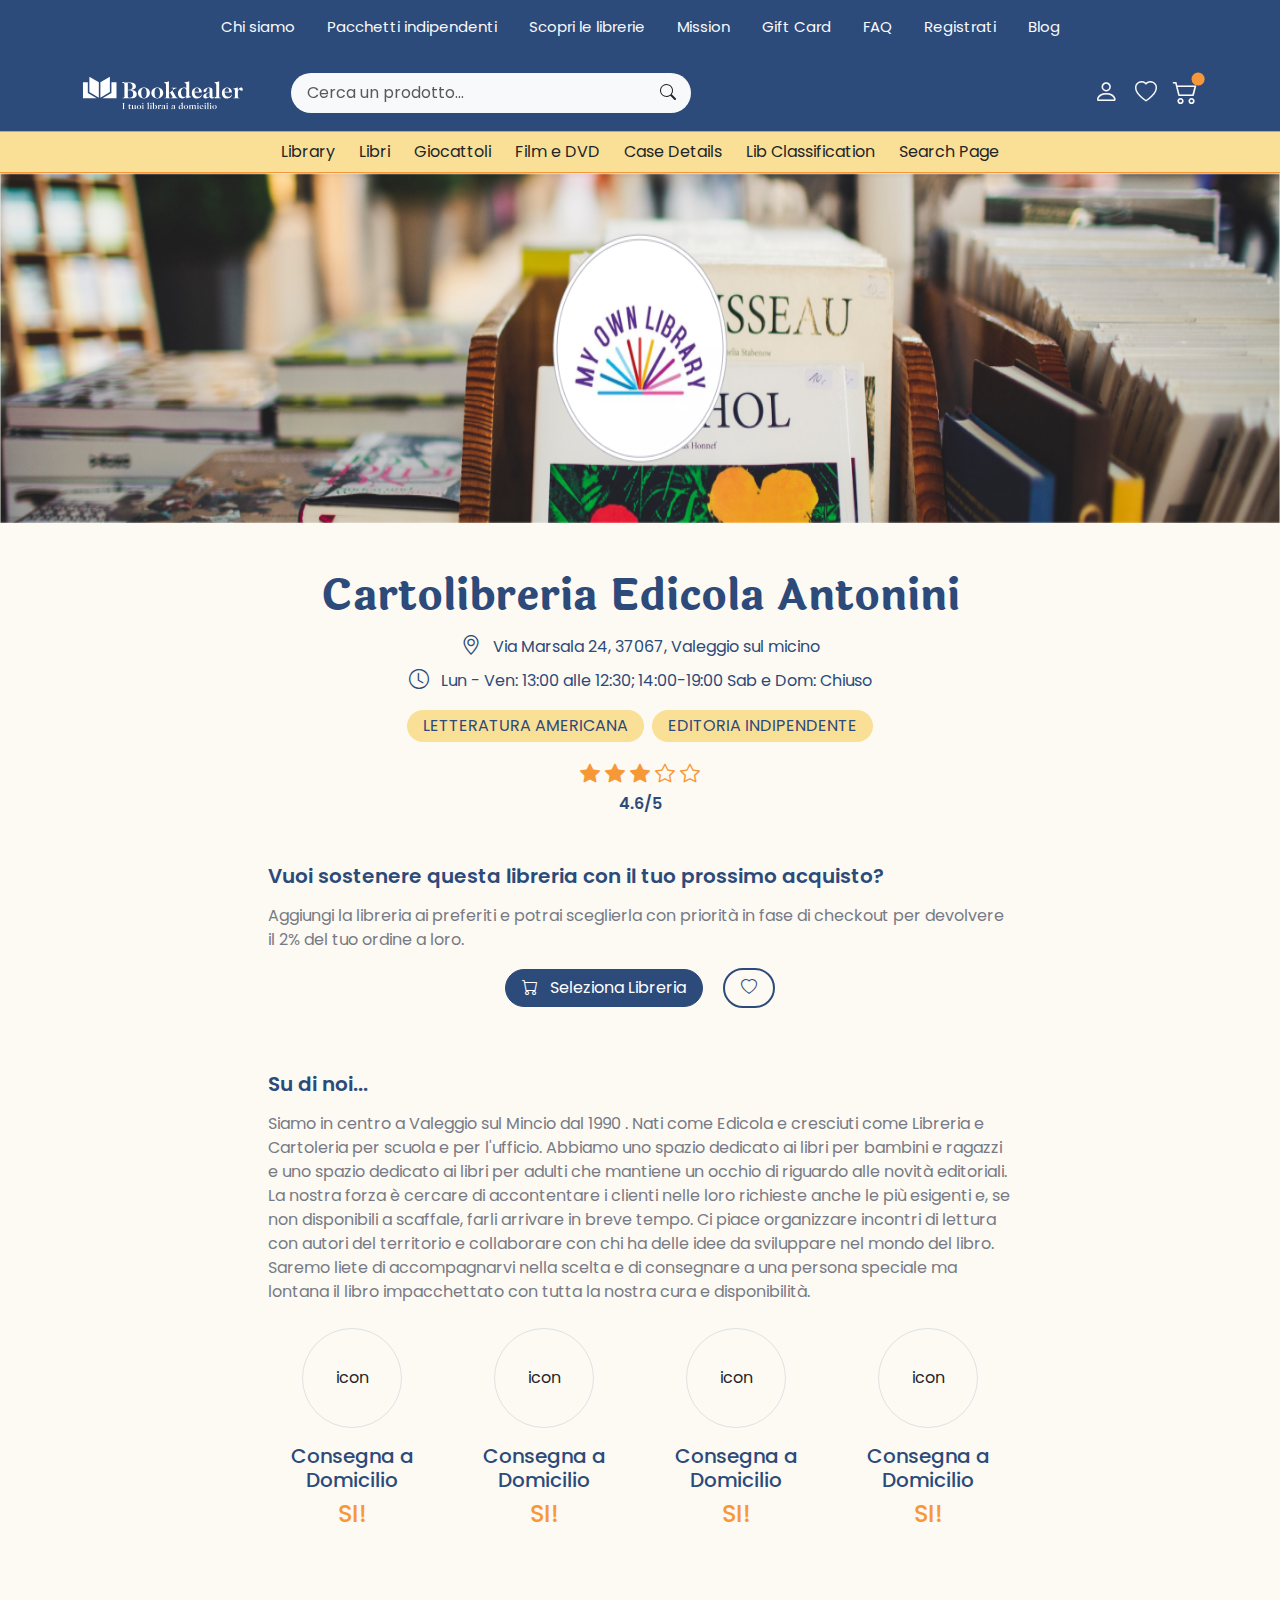
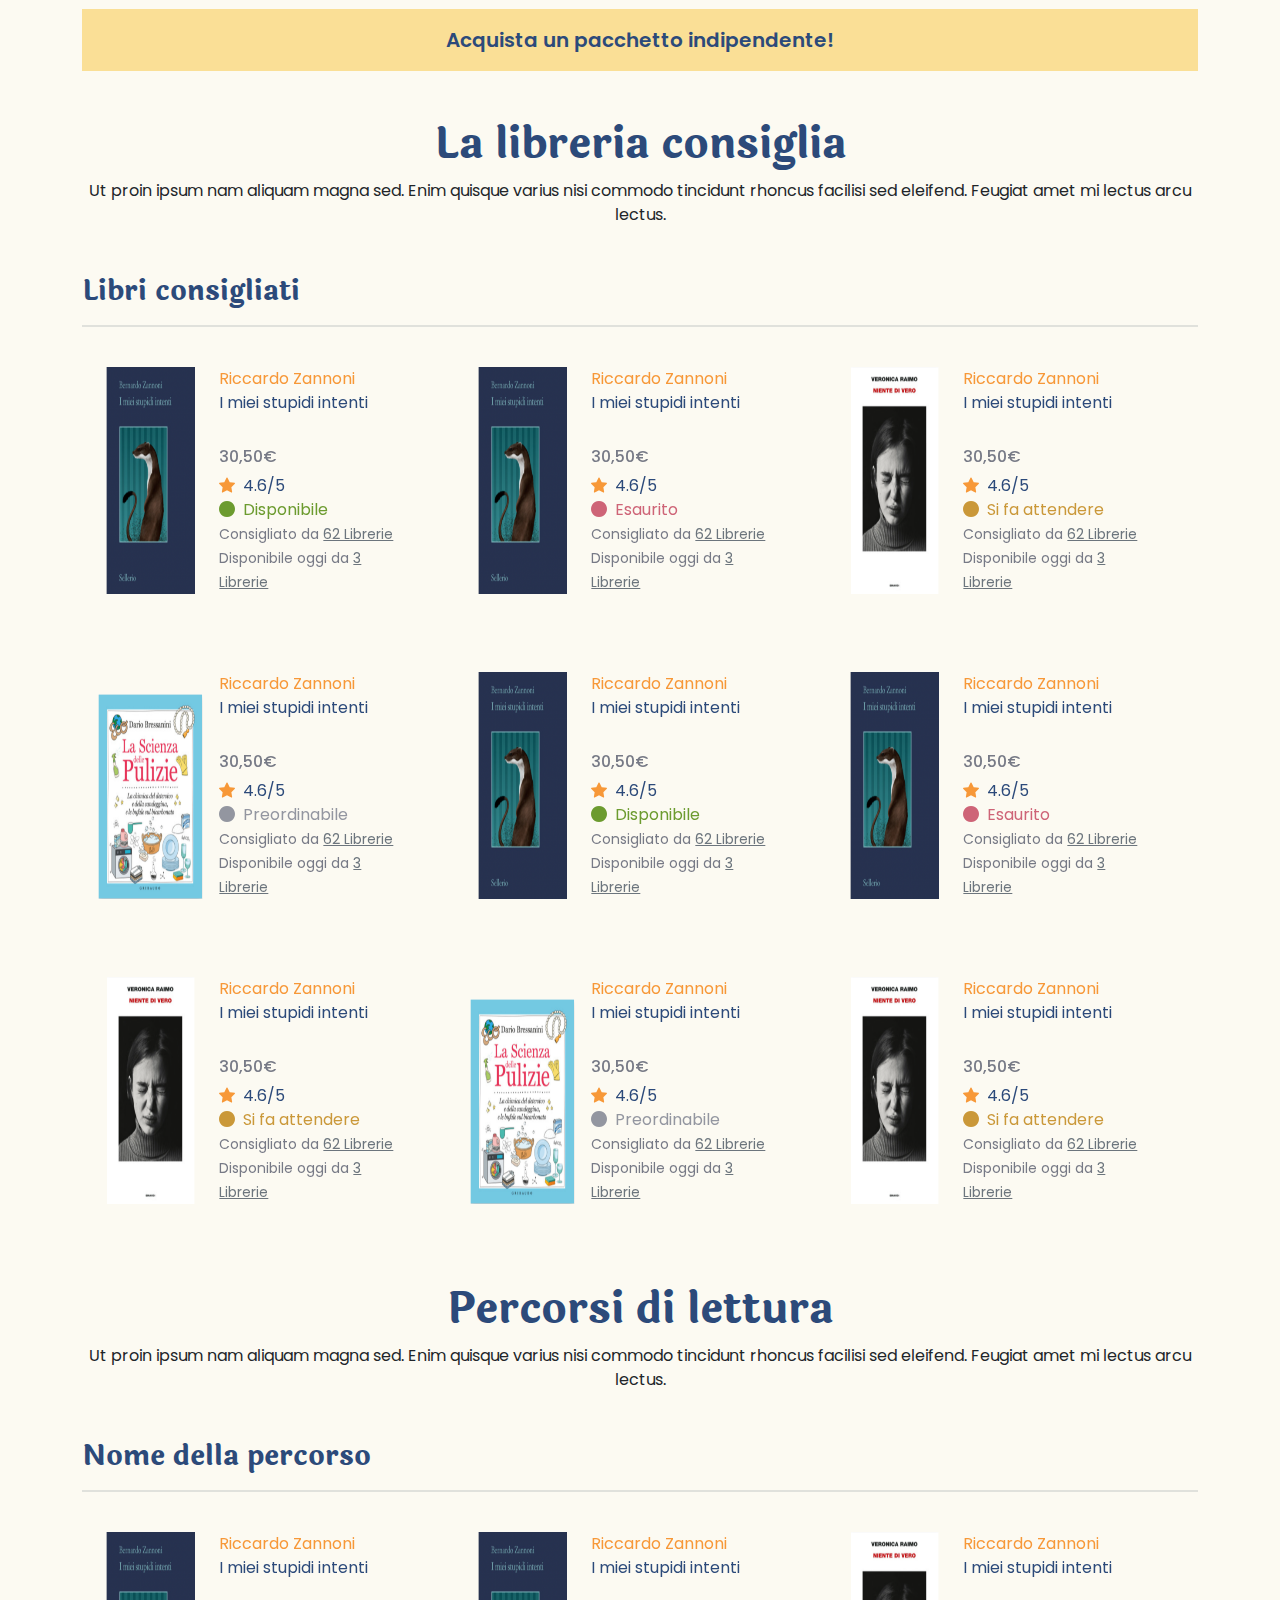
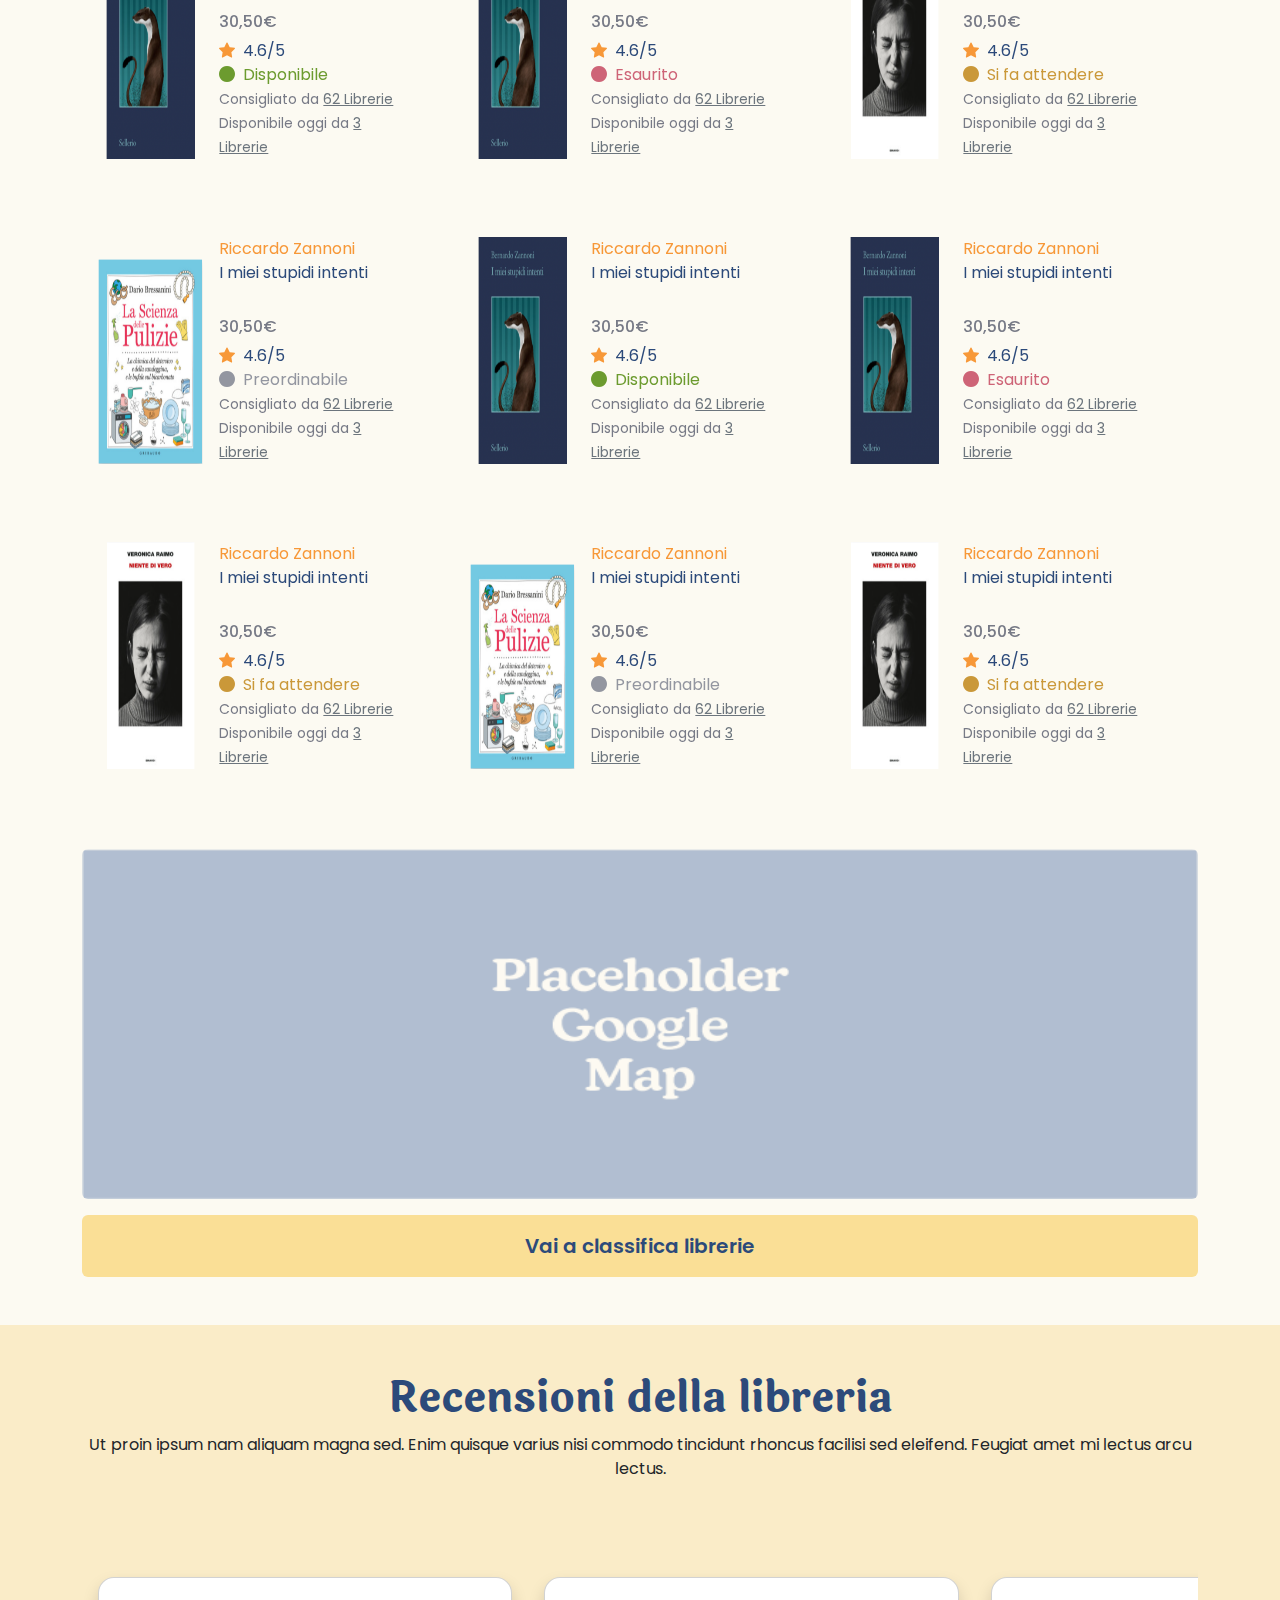
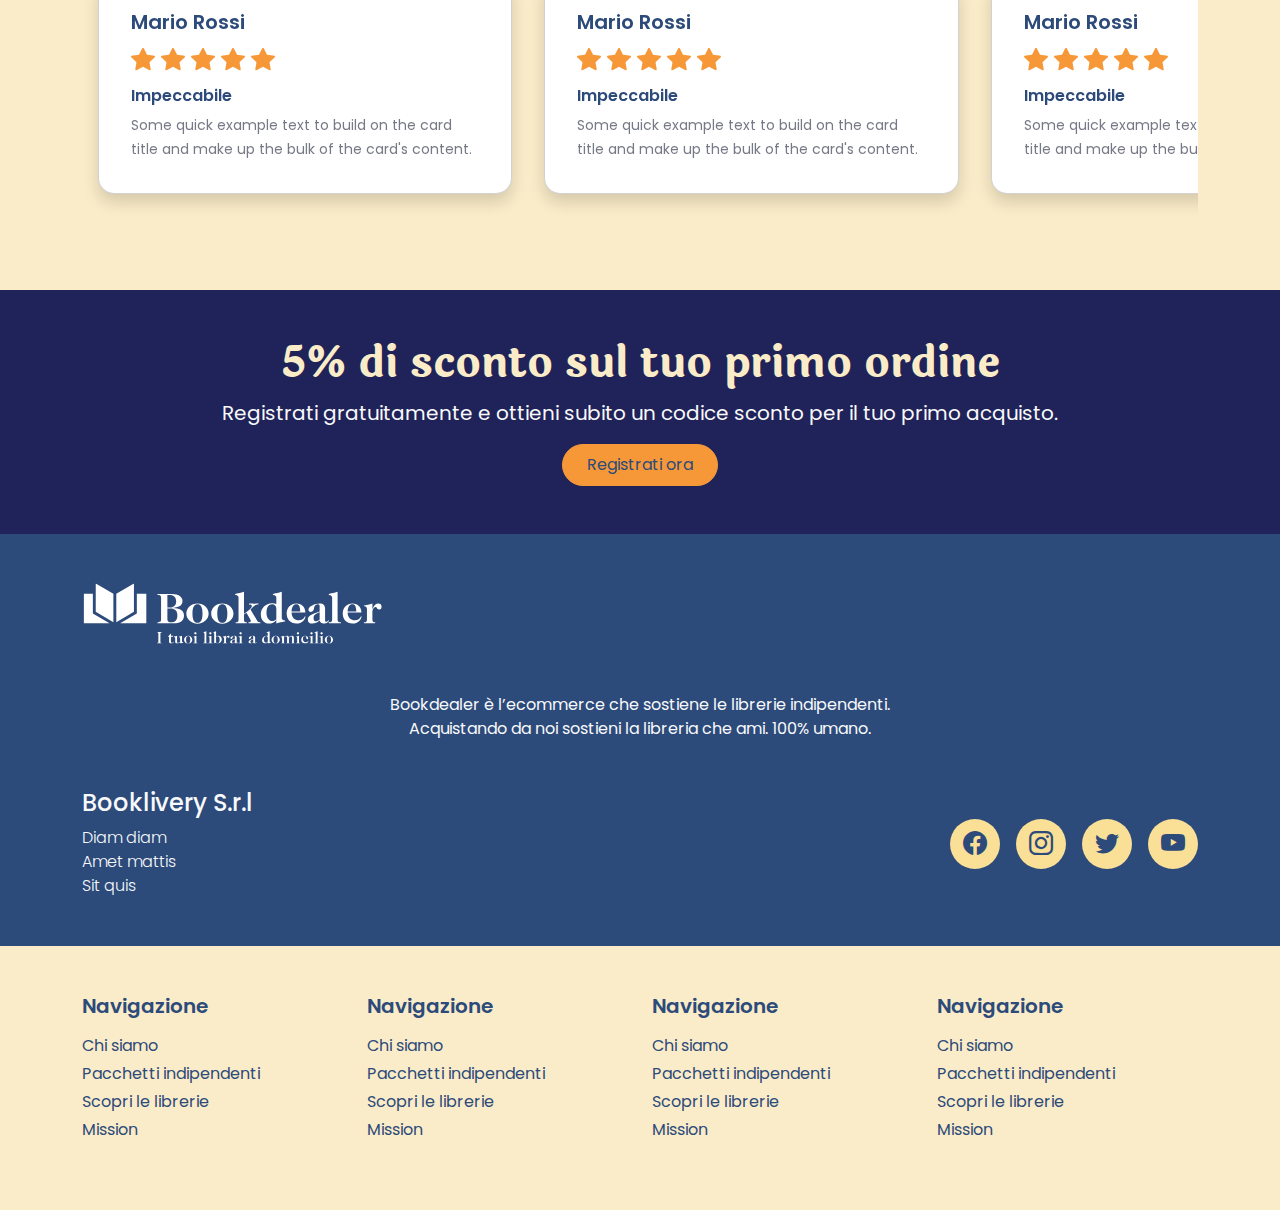
==== pages/bookcase-details.html @ 299da89d "add 3 new pages" ====
<!DOCTYPE html>
<html lang="en">

<head>
    <meta charset="UTF-8">
    <meta http-equiv="X-UA-Compatible" content="IE=edge">
    <meta name="viewport" content="width=device-width, initial-scale=1.0">
    <link rel="stylesheet" href="https://cdn.jsdelivr.net/npm/bootstrap-icons@1.10.4/font/bootstrap-icons.css">
    <link rel="stylesheet" href="../css/bootstrap.min.css">
    <link rel="stylesheet" href="https://cdn.jsdelivr.net/npm/swiper@9/swiper-bundle.min.css">
    <link rel="stylesheet" href="../css/style.css">
    <title>Library Details</title>
</head>

<body>
    <div class="top-nav bg-main py-2 d-none d-lg-block">
        <div class="container">
            <nav class="nav justify-content-center">
                <a class="nav-link link-light" href="#">Chi siamo</a>
                <a class="nav-link link-light" href="#">Pacchetti indipendenti</a>
                <a class="nav-link link-light" href="#">Scopri le librerie</a>
                <a class="nav-link link-light" href="#">Mission</a>
                <a class="nav-link link-light" href="#">Gift Card</a>
                <a class="nav-link link-light" href="#">FAQ</a>
                <a class="nav-link link-light" href="#">Registrati</a>
                <a class="nav-link link-light" href="#">Blog</a>
            </nav>
        </div>
    </div>
    <header class="sticky-top navbar-expand-lg shadow-sm">
        <nav class="navbar navbar-dark bg-main py-3">
            <div class="container">
                <a class="navbar-brand me-lg-5" href="../index.html">
                    <img src="../images/logo.svg" alt="Bookdealer">
                </a>
                <div class="search-box me-auto d-none d-lg-block position-relative" style="width: 400px">
                    <input class="form-control px-3 py-2 bg-light rounded-pill" type="search"
                        placeholder="Cerca un prodotto...">
                    <i class="bi bi-search position-absolute top-50 translate-middle-y"></i>
                </div>
                <div class="nav-icons d-flex align-items-center gap-2 gap-sm-3">
                    <a href="personal-info.html" class="link-light">
                        <i class="bi bi-person"></i>
                    </a>
                    <a href="#" class="link-light">
                        <i class="bi bi-heart"></i>
                    </a>
                    <a href="cart.html" class="link-light position-relative">
                        <i class="bi bi-cart2"></i>
                        <span
                            class="cart-badge position-absolute start-100 translate-middle badge rounded-circle bg-accent">
                            <span class="visually-hidden">unread messages</span>
                        </span>
                    </a>
                    <button class="btn p-0 d-flex d-lg-none cursor-pointer link-light" data-bs-toggle="offcanvas"
                        data-bs-target="#offcanvasNavbar" aria-controls="offcanvasNavbar">
                        <i class="bi bi-list"></i>
                    </button>
                </div>
                <div class="search-box mt-2 d-block d-lg-none w-100 position-relative">
                    <input class="form-control py-2 bg-light rounded-pill" type="search"
                        placeholder="Cerca un prodotto...">
                    <i class="bi bi-search position-absolute top-50 translate-middle-y"></i>
                </div>
            </div>
        </nav>


        <nav class="offcanvas overflow-auto offcanvas-end" tabindex="-1" id="offcanvasNavbar"
            aria-labelledby="offcanvasNavbarLabel">
            <div class="offcanvas-header">
                <div class="d-flex flex-column-reverse w-100">
                    <!-- <h5 class="offcanvas-title text-center text-main" id="offcanvasNavbarLabel">Menu principale</h5> -->
                    <div class="d-flex justify-content-end">
                        <!-- <button type="button" class="text-main fs-2" data-bs-dismiss="offcanvas" aria-label="Close">
                            <i class="bi bi-arrow-left"></i>
                        </button> -->
                        <button type="button" class="text-main fs-2" data-bs-dismiss="offcanvas" aria-label="Close">
                            <i class="bi bi-x-lg"></i>
                        </button>
                    </div>
                </div>
            </div>

            <div class="container">
                <ul class="navbar-nav justify-content-center gap-lg-4 mt-5 mt-lg-0">
                    <li class="nav-item">
                        <a class="nav-link" href="library.html">Library</a>
                    </li>
                    <li class="nav-item has-megamenu">
                        <a class="nav-link d-block d-lg-none" data-bs-toggle="offcanvas" href="#megaExample"
                            role="button" aria-controls="megaExample">
                            Libri
                        </a>
                        <a class="nav-link d-none d-lg-block" href="#" data-bs-toggle="dropdown">Libri</a>
                        <div class="dropdown-menu megamenu py-3 py-md-5 w-100" role="menu">
                            <div class="container">
                                <div class="row g-3">
                                    <div class="col-lg-2 col-6 mb-3">
                                        <h6 class="text-main fw-semibold">IN EVIDENZA</h6>
                                        <ul class="nav flex-column">
                                            <a class="nav-link text-secondary" href="#">Reparto</a>
                                            <a class="nav-link text-secondary" href="#">Reparto</a>
                                            <a class="nav-link text-secondary" href="#">Reparto</a>
                                            <a class="nav-link text-secondary" href="#">Reparto</a>
                                            <a class="nav-link text-secondary" href="#">Reparto</a>
                                            <a class="nav-link text-secondary" href="#">Reparto</a>
                                            <a class="nav-link text-secondary" href="#">Reparto</a>
                                            <a class="nav-link text-secondary" href="#">Reparto</a>
                                            <a class="nav-link text-secondary" href="#">Reparto</a>
                                            <a class="nav-link text-secondary" href="#">Reparto</a>
                                            <a class="nav-link text-secondary" href="#">Reparto</a>
                                            <a class="nav-link text-secondary" href="#">Reparto</a>
                                        </ul>
                                    </div>
                                    <div class="col-lg-2 col-6 mb-3">
                                        <div class="mb-5">
                                            <h6 class="text-main fw-semibold">Gruppo reparti</h6>
                                            <ul class="nav flex-column">
                                                <a class="nav-link text-secondary" href="#">Reparto</a>
                                                <a class="nav-link text-secondary" href="#">Reparto</a>
                                                <a class="nav-link text-secondary" href="#">Reparto</a>
                                                <a class="nav-link text-secondary" href="#">Reparto</a>
                                                <a class="nav-link text-secondary" href="#">Reparto</a>
                                            </ul>
                                        </div>
                                        <div class="">
                                            <h6 class="text-main fw-semibold">Gruppo reparti</h6>
                                            <ul class="nav flex-column">
                                                <a class="nav-link text-secondary" href="#">Reparto</a>
                                                <a class="nav-link text-secondary" href="#">Reparto</a>
                                                <a class="nav-link text-secondary" href="#">Reparto</a>
                                                <a class="nav-link text-secondary" href="#">Reparto</a>
                                                <a class="nav-link text-secondary" href="#">Reparto</a>
                                            </ul>
                                        </div>
                                    </div>
                                    <div class="col-lg-2 col-6 mb-3">
                                        <div class="mb-5">
                                            <h6 class="text-main fw-semibold">Gruppo reparti</h6>
                                            <ul class="nav flex-column">
                                                <a class="nav-link text-secondary" href="#">Reparto</a>
                                                <a class="nav-link text-secondary" href="#">Reparto</a>
                                                <a class="nav-link text-secondary" href="#">Reparto</a>
                                                <a class="nav-link text-secondary" href="#">Reparto</a>
                                                <a class="nav-link text-secondary" href="#">Reparto</a>
                                            </ul>
                                        </div>
                                        <div class="">
                                            <h6 class="text-main fw-semibold">Gruppo reparti</h6>
                                            <ul class="nav flex-column">
                                                <a class="nav-link text-secondary" href="#">Reparto</a>
                                                <a class="nav-link text-secondary" href="#">Reparto</a>
                                                <a class="nav-link text-secondary" href="#">Reparto</a>
                                                <a class="nav-link text-secondary" href="#">Reparto</a>
                                                <a class="nav-link text-secondary" href="#">Reparto</a>
                                            </ul>
                                        </div>
                                    </div>
                                    <div class="col-lg-2 col-6 mb-3">
                                        <h6 class="text-main fw-semibold">Gruppo reparti</h6>
                                        <ul class="nav flex-column">
                                            <a class="nav-link text-secondary" href="#">Reparto</a>
                                            <a class="nav-link text-secondary" href="#">Reparto</a>
                                            <a class="nav-link text-secondary" href="#">Reparto</a>
                                            <a class="nav-link text-secondary" href="#">Reparto</a>
                                            <a class="nav-link text-secondary" href="#">Reparto</a>
                                            <a class="nav-link text-secondary" href="#">Reparto</a>
                                            <a class="nav-link text-secondary" href="#">Reparto</a>
                                            <a class="nav-link text-secondary" href="#">Reparto</a>
                                            <a class="nav-link text-secondary" href="#">Reparto</a>
                                            <a class="nav-link text-secondary" href="#">Reparto</a>
                                            <a class="nav-link text-secondary" href="#">Reparto</a>
                                            <a class="nav-link text-secondary" href="#">Reparto</a>
                                        </ul>
                                    </div>
                                    <div class="col-lg-2 col-6 mb-3">
                                        <h6 class="text-main fw-semibold">Gruppo reparti</h6>
                                        <ul class="nav flex-column">
                                            <a class="nav-link text-secondary" href="#">Reparto</a>
                                            <a class="nav-link text-secondary" href="#">Reparto</a>
                                            <a class="nav-link text-secondary" href="#">Reparto</a>
                                            <a class="nav-link text-secondary" href="#">Reparto</a>
                                            <a class="nav-link text-secondary" href="#">Reparto</a>
                                            <a class="nav-link text-secondary" href="#">Reparto</a>
                                            <a class="nav-link text-secondary" href="#">Reparto</a>
                                            <a class="nav-link text-secondary" href="#">Reparto</a>
                                            <a class="nav-link text-secondary" href="#">Reparto</a>
                                            <a class="nav-link text-secondary" href="#">Reparto</a>
                                            <a class="nav-link text-secondary" href="#">Reparto</a>
                                            <a class="nav-link text-secondary" href="#">Reparto</a>
                                        </ul>
                                    </div>
                                    <div class="col-lg-2 col-6 mb-3">
                                        <h6 class="text-main fw-semibold">Gruppo reparti</h6>
                                        <ul class="nav flex-column">
                                            <a class="nav-link text-secondary" href="#">Reparto</a>
                                            <a class="nav-link text-secondary" href="#">Reparto</a>
                                            <a class="nav-link text-secondary" href="#">Reparto</a>
                                            <a class="nav-link text-secondary" href="#">Reparto</a>
                                            <a class="nav-link text-secondary" href="#">Reparto</a>
                                            <a class="nav-link text-secondary" href="#">Reparto</a>
                                            <a class="nav-link text-secondary" href="#">Reparto</a>
                                            <a class="nav-link text-secondary" href="#">Reparto</a>
                                            <a class="nav-link text-secondary" href="#">Reparto</a>
                                            <a class="nav-link text-secondary" href="#">Reparto</a>
                                            <a class="nav-link text-secondary" href="#">Reparto</a>
                                            <a class="nav-link text-secondary" href="#">Reparto</a>
                                        </ul>
                                    </div>
                                </div>
                            </div>
                        </div>
                    </li>

                    <li class="nav-item has-megamenu">
                        <a class="nav-link d-block d-lg-none" data-bs-toggle="offcanvas" href="#megaExample2"
                            role="button" aria-controls="megaExample2">
                            Giocattoli
                        </a>
                        <a class="nav-link d-none d-lg-block" href="#" data-bs-toggle="dropdown">Giocattoli</a>
                        <div class="dropdown-menu megamenu py-3 py-md-5 w-100" role="menu">
                            <div class="container">
                                <div class="row g-3">
                                    <div class="col-lg-2 col-6 mb-3">
                                        <h6 class="text-main fw-semibold">IN EVIDENZA</h6>
                                        <ul class="nav flex-column">
                                            <a class="nav-link text-secondary" href="#">Reparto</a>
                                            <a class="nav-link text-secondary" href="#">Reparto</a>
                                            <a class="nav-link text-secondary" href="#">Reparto</a>
                                            <a class="nav-link text-secondary" href="#">Reparto</a>
                                            <a class="nav-link text-secondary" href="#">Reparto</a>
                                            <a class="nav-link text-secondary" href="#">Reparto</a>
                                            <a class="nav-link text-secondary" href="#">Reparto</a>
                                            <a class="nav-link text-secondary" href="#">Reparto</a>
                                            <a class="nav-link text-secondary" href="#">Reparto</a>
                                            <a class="nav-link text-secondary" href="#">Reparto</a>
                                            <a class="nav-link text-secondary" href="#">Reparto</a>
                                            <a class="nav-link text-secondary" href="#">Reparto</a>
                                        </ul>
                                    </div>
                                    <div class="col-lg-2 col-6 mb-3">
                                        <div class="mb-5">
                                            <h6 class="text-main fw-semibold">Gruppo reparti</h6>
                                            <ul class="nav flex-column">
                                                <a class="nav-link text-secondary" href="#">Reparto</a>
                                                <a class="nav-link text-secondary" href="#">Reparto</a>
                                                <a class="nav-link text-secondary" href="#">Reparto</a>
                                                <a class="nav-link text-secondary" href="#">Reparto</a>
                                                <a class="nav-link text-secondary" href="#">Reparto</a>
                                            </ul>
                                        </div>
                                        <div class="">
                                            <h6 class="text-main fw-semibold">Gruppo reparti</h6>
                                            <ul class="nav flex-column">
                                                <a class="nav-link text-secondary" href="#">Reparto</a>
                                                <a class="nav-link text-secondary" href="#">Reparto</a>
                                                <a class="nav-link text-secondary" href="#">Reparto</a>
                                                <a class="nav-link text-secondary" href="#">Reparto</a>
                                                <a class="nav-link text-secondary" href="#">Reparto</a>
                                            </ul>
                                        </div>
                                    </div>
                                    <div class="col-lg-2 col-6 mb-3">
                                        <div class="mb-5">
                                            <h6 class="text-main fw-semibold">Gruppo reparti</h6>
                                            <ul class="nav flex-column">
                                                <a class="nav-link text-secondary" href="#">Reparto</a>
                                                <a class="nav-link text-secondary" href="#">Reparto</a>
                                                <a class="nav-link text-secondary" href="#">Reparto</a>
                                                <a class="nav-link text-secondary" href="#">Reparto</a>
                                                <a class="nav-link text-secondary" href="#">Reparto</a>
                                            </ul>
                                        </div>
                                        <div class="">
                                            <h6 class="text-main fw-semibold">Gruppo reparti</h6>
                                            <ul class="nav flex-column">
                                                <a class="nav-link text-secondary" href="#">Reparto</a>
                                                <a class="nav-link text-secondary" href="#">Reparto</a>
                                                <a class="nav-link text-secondary" href="#">Reparto</a>
                                                <a class="nav-link text-secondary" href="#">Reparto</a>
                                                <a class="nav-link text-secondary" href="#">Reparto</a>
                                            </ul>
                                        </div>
                                    </div>
                                    <div class="col-lg-2 col-6 mb-3">
                                        <h6 class="text-main fw-semibold">Gruppo reparti</h6>
                                        <ul class="nav flex-column">
                                            <a class="nav-link text-secondary" href="#">Reparto</a>
                                            <a class="nav-link text-secondary" href="#">Reparto</a>
                                            <a class="nav-link text-secondary" href="#">Reparto</a>
                                            <a class="nav-link text-secondary" href="#">Reparto</a>
                                            <a class="nav-link text-secondary" href="#">Reparto</a>
                                            <a class="nav-link text-secondary" href="#">Reparto</a>
                                            <a class="nav-link text-secondary" href="#">Reparto</a>
                                            <a class="nav-link text-secondary" href="#">Reparto</a>
                                            <a class="nav-link text-secondary" href="#">Reparto</a>
                                            <a class="nav-link text-secondary" href="#">Reparto</a>
                                            <a class="nav-link text-secondary" href="#">Reparto</a>
                                            <a class="nav-link text-secondary" href="#">Reparto</a>
                                        </ul>
                                    </div>
                                    <div class="col-lg-2 col-6 mb-3">
                                        <h6 class="text-main fw-semibold">Gruppo reparti</h6>
                                        <ul class="nav flex-column">
                                            <a class="nav-link text-secondary" href="#">Reparto</a>
                                            <a class="nav-link text-secondary" href="#">Reparto</a>
                                            <a class="nav-link text-secondary" href="#">Reparto</a>
                                            <a class="nav-link text-secondary" href="#">Reparto</a>
                                            <a class="nav-link text-secondary" href="#">Reparto</a>
                                            <a class="nav-link text-secondary" href="#">Reparto</a>
                                            <a class="nav-link text-secondary" href="#">Reparto</a>
                                            <a class="nav-link text-secondary" href="#">Reparto</a>
                                            <a class="nav-link text-secondary" href="#">Reparto</a>
                                            <a class="nav-link text-secondary" href="#">Reparto</a>
                                            <a class="nav-link text-secondary" href="#">Reparto</a>
                                            <a class="nav-link text-secondary" href="#">Reparto</a>
                                        </ul>
                                    </div>
                                    <div class="col-lg-2 col-6 mb-3">
                                        <h6 class="text-main fw-semibold">Gruppo reparti</h6>
                                        <ul class="nav flex-column">
                                            <a class="nav-link text-secondary" href="#">Reparto</a>
                                            <a class="nav-link text-secondary" href="#">Reparto</a>
                                            <a class="nav-link text-secondary" href="#">Reparto</a>
                                            <a class="nav-link text-secondary" href="#">Reparto</a>
                                            <a class="nav-link text-secondary" href="#">Reparto</a>
                                            <a class="nav-link text-secondary" href="#">Reparto</a>
                                            <a class="nav-link text-secondary" href="#">Reparto</a>
                                            <a class="nav-link text-secondary" href="#">Reparto</a>
                                            <a class="nav-link text-secondary" href="#">Reparto</a>
                                            <a class="nav-link text-secondary" href="#">Reparto</a>
                                            <a class="nav-link text-secondary" href="#">Reparto</a>
                                            <a class="nav-link text-secondary" href="#">Reparto</a>
                                        </ul>
                                    </div>
                                </div>
                            </div>
                        </div>
                    </li>

                    <li class="nav-item has-megamenu">
                        <a class="nav-link d-block d-lg-none" data-bs-toggle="offcanvas" href="#megaExample3"
                            role="button" aria-controls="megaExample3">
                            Film e DVD
                        </a>
                        <a class="nav-link d-none d-lg-block" href="#" data-bs-toggle="dropdown">Film e DVD</a>
                        <div class="dropdown-menu megamenu py-3 py-md-5 w-100" role="menu">
                            <div class="container">
                                <div class="row g-3">
                                    <div class="col-lg-2 col-6 mb-3">
                                        <h6 class="text-main fw-semibold">IN EVIDENZA</h6>
                                        <ul class="nav flex-column">
                                            <a class="nav-link text-secondary" href="#">Reparto</a>
                                            <a class="nav-link text-secondary" href="#">Reparto</a>
                                            <a class="nav-link text-secondary" href="#">Reparto</a>
                                            <a class="nav-link text-secondary" href="#">Reparto</a>
                                            <a class="nav-link text-secondary" href="#">Reparto</a>
                                            <a class="nav-link text-secondary" href="#">Reparto</a>
                                            <a class="nav-link text-secondary" href="#">Reparto</a>
                                            <a class="nav-link text-secondary" href="#">Reparto</a>
                                            <a class="nav-link text-secondary" href="#">Reparto</a>
                                            <a class="nav-link text-secondary" href="#">Reparto</a>
                                            <a class="nav-link text-secondary" href="#">Reparto</a>
                                            <a class="nav-link text-secondary" href="#">Reparto</a>
                                        </ul>
                                    </div>
                                    <div class="col-lg-2 col-6 mb-3">
                                        <div class="mb-5">
                                            <h6 class="text-main fw-semibold">Gruppo reparti</h6>
                                            <ul class="nav flex-column">
                                                <a class="nav-link text-secondary" href="#">Reparto</a>
                                                <a class="nav-link text-secondary" href="#">Reparto</a>
                                                <a class="nav-link text-secondary" href="#">Reparto</a>
                                                <a class="nav-link text-secondary" href="#">Reparto</a>
                                                <a class="nav-link text-secondary" href="#">Reparto</a>
                                            </ul>
                                        </div>
                                        <div class="">
                                            <h6 class="text-main fw-semibold">Gruppo reparti</h6>
                                            <ul class="nav flex-column">
                                                <a class="nav-link text-secondary" href="#">Reparto</a>
                                                <a class="nav-link text-secondary" href="#">Reparto</a>
                                                <a class="nav-link text-secondary" href="#">Reparto</a>
                                                <a class="nav-link text-secondary" href="#">Reparto</a>
                                                <a class="nav-link text-secondary" href="#">Reparto</a>
                                            </ul>
                                        </div>
                                    </div>
                                    <div class="col-lg-2 col-6 mb-3">
                                        <div class="mb-5">
                                            <h6 class="text-main fw-semibold">Gruppo reparti</h6>
                                            <ul class="nav flex-column">
                                                <a class="nav-link text-secondary" href="#">Reparto</a>
                                                <a class="nav-link text-secondary" href="#">Reparto</a>
                                                <a class="nav-link text-secondary" href="#">Reparto</a>
                                                <a class="nav-link text-secondary" href="#">Reparto</a>
                                                <a class="nav-link text-secondary" href="#">Reparto</a>
                                            </ul>
                                        </div>
                                        <div class="">
                                            <h6 class="text-main fw-semibold">Gruppo reparti</h6>
                                            <ul class="nav flex-column">
                                                <a class="nav-link text-secondary" href="#">Reparto</a>
                                                <a class="nav-link text-secondary" href="#">Reparto</a>
                                                <a class="nav-link text-secondary" href="#">Reparto</a>
                                                <a class="nav-link text-secondary" href="#">Reparto</a>
                                                <a class="nav-link text-secondary" href="#">Reparto</a>
                                            </ul>
                                        </div>
                                    </div>
                                    <div class="col-lg-2 col-6 mb-3">
                                        <h6 class="text-main fw-semibold">Gruppo reparti</h6>
                                        <ul class="nav flex-column">
                                            <a class="nav-link text-secondary" href="#">Reparto</a>
                                            <a class="nav-link text-secondary" href="#">Reparto</a>
                                            <a class="nav-link text-secondary" href="#">Reparto</a>
                                            <a class="nav-link text-secondary" href="#">Reparto</a>
                                            <a class="nav-link text-secondary" href="#">Reparto</a>
                                            <a class="nav-link text-secondary" href="#">Reparto</a>
                                            <a class="nav-link text-secondary" href="#">Reparto</a>
                                            <a class="nav-link text-secondary" href="#">Reparto</a>
                                            <a class="nav-link text-secondary" href="#">Reparto</a>
                                            <a class="nav-link text-secondary" href="#">Reparto</a>
                                            <a class="nav-link text-secondary" href="#">Reparto</a>
                                            <a class="nav-link text-secondary" href="#">Reparto</a>
                                        </ul>
                                    </div>
                                    <div class="col-lg-2 col-6 mb-3">
                                        <h6 class="text-main fw-semibold">Gruppo reparti</h6>
                                        <ul class="nav flex-column">
                                            <a class="nav-link text-secondary" href="#">Reparto</a>
                                            <a class="nav-link text-secondary" href="#">Reparto</a>
                                            <a class="nav-link text-secondary" href="#">Reparto</a>
                                            <a class="nav-link text-secondary" href="#">Reparto</a>
                                            <a class="nav-link text-secondary" href="#">Reparto</a>
                                            <a class="nav-link text-secondary" href="#">Reparto</a>
                                            <a class="nav-link text-secondary" href="#">Reparto</a>
                                            <a class="nav-link text-secondary" href="#">Reparto</a>
                                            <a class="nav-link text-secondary" href="#">Reparto</a>
                                            <a class="nav-link text-secondary" href="#">Reparto</a>
                                            <a class="nav-link text-secondary" href="#">Reparto</a>
                                            <a class="nav-link text-secondary" href="#">Reparto</a>
                                        </ul>
                                    </div>
                                    <div class="col-lg-2 col-6 mb-3">
                                        <h6 class="text-main fw-semibold">Gruppo reparti</h6>
                                        <ul class="nav flex-column">
                                            <a class="nav-link text-secondary" href="#">Reparto</a>
                                            <a class="nav-link text-secondary" href="#">Reparto</a>
                                            <a class="nav-link text-secondary" href="#">Reparto</a>
                                            <a class="nav-link text-secondary" href="#">Reparto</a>
                                            <a class="nav-link text-secondary" href="#">Reparto</a>
                                            <a class="nav-link text-secondary" href="#">Reparto</a>
                                            <a class="nav-link text-secondary" href="#">Reparto</a>
                                            <a class="nav-link text-secondary" href="#">Reparto</a>
                                            <a class="nav-link text-secondary" href="#">Reparto</a>
                                            <a class="nav-link text-secondary" href="#">Reparto</a>
                                            <a class="nav-link text-secondary" href="#">Reparto</a>
                                            <a class="nav-link text-secondary" href="#">Reparto</a>
                                        </ul>
                                    </div>
                                </div>
                            </div>
                        </div>
                    </li>

                    <li class="nav-item">
                        <a class="nav-link" href="bookcase-details.html">Case Details</a>
                    </li>
                    <li class="nav-item">
                        <a class="nav-link" href="library-classification.html">Lib Classification</a>
                    </li>
                    <li class="nav-item">
                        <a class="nav-link" href="library-search.html">Search Page</a>
                    </li>
                </ul>
            </div>
        </nav>
    </header>

    <!--================= New Start  ===================-->

    <div style="height: 350px">
        <img src="../images/cover-lib.png" class="w-100 h-100" alt="cover">
    </div>

    <div class="container my-5">
        <div class="text-center mb-5">
            <h1 class="title text-main">
                Cartolibreria Edicola Antonini
            </h1>
            <p class="text-main mb-1">
                <i class="bi bi-geo-alt me-2 fs-5"></i>
                <span>Via Marsala 24, 37067, Valeggio sul micino</span>
            </p>
            <p class="text-main mb-1">
                <i class="bi bi-clock me-2 fs-5"></i>
                <span>Lun - Ven: 13:00 alle 12:30; 14:00-19:00 Sab e Dom: Chiuso</span>
            </p>
            <div class="d-flex flex-column flex-md-row justify-content-center gap-2 my-3">
                <div class="bg-second text-main rounded-pill text-center px-3 py-1">LETTERATURA AMERICANA</div>
                <div class="bg-second text-main rounded-pill text-center px-3 py-1">EDITORIA INDIPENDENTE</div>
            </div>
            <div class="d-flex flex-column-reverse align-items-center gap-1 mt-3">
                <span class="text-main d-block fw-semibold">4.6/5</span>
                <div class="fs-5">
                    <i class="bi bi-star-fill"></i>
                    <i class="bi bi-star-fill"></i>
                    <i class="bi bi-star-fill"></i>
                    <i class="bi bi-star"></i>
                    <i class="bi bi-star"></i>
                </div>
            </div>
        </div>
        
        <div class="col-lg-8 mb-5 m-auto">
            <h5 class="text-main fw-semibold mb-3">Vuoi sostenere questa libreria con il tuo prossimo acquisto?</h5>
            <p class="text-muted">Aggiungi la libreria ai preferiti e potrai sceglierla con priorità in fase di checkout per devolvere il 2% del tuo ordine a loro.</p>
            <div class="text-center mb-5">
                <button class="btn btn-main rounded-pill px-3 mb-3 mx-0 mx-md-2">
                    <i class="bi bi-cart me-2"></i>
                    Seleziona Libreria
                </button>
                <button class="btn btn-outline-main rounded-pill px-3 mb-3 mx-0 mx-md-2">
                    <i class="bi bi-heart"></i>
                </button>
            </div>
            <h5 class="text-main fw-semibold mb-3">Su di noi...</h5>
            <p class="text-muted">Siamo in centro a Valeggio sul Mincio dal 1990 . Nati come Edicola e cresciuti come Libreria e Cartoleria per scuola e per l'ufficio. Abbiamo uno spazio dedicato ai libri per bambini e ragazzi e uno spazio dedicato ai libri per adulti che mantiene un occhio di riguardo alle novità editoriali. La nostra forza è cercare di accontentare i clienti nelle loro richieste anche le più esigenti e, se non disponibili a scaffale, farli arrivare in breve tempo. Ci piace organizzare incontri di lettura con autori del territorio e collaborare con chi ha delle idee da sviluppare nel mondo del libro. Saremo liete di accompagnarvi nella scelta e di consegnare a una persona speciale ma lontana il libro impacchettato con tutta la nostra cura e disponibilità.</p>
        
            <div class="row mt-4">
                <div class="col-lg-3 col-md-4 col-6 text-center mb-4">
                    <div class="rounded-circle border d-flex justify-content-center align-items-center mb-3 mx-auto" style="width: 100px; height: 100px;">
                        icon
                    </div>
                    <h5 class="text-main">Consegna a Domicilio</h5>
                    <h4 class="text-accent">SI!</h4>
                </div>
                <div class="col-lg-3 col-md-4 col-6 text-center mb-4">
                    <div class="rounded-circle border d-flex justify-content-center align-items-center mb-3 mx-auto" style="width: 100px; height: 100px;">
                        icon
                    </div>
                    <h5 class="text-main">Consegna a Domicilio</h5>
                    <h4 class="text-accent">SI!</h4>
                </div>
                <div class="col-lg-3 col-md-4 col-6 text-center mb-4">
                    <div class="rounded-circle border d-flex justify-content-center align-items-center mb-3 mx-auto" style="width: 100px; height: 100px;">
                        icon
                    </div>
                    <h5 class="text-main">Consegna a Domicilio</h5>
                    <h4 class="text-accent">SI!</h4>
                </div>
                <div class="col-lg-3 col-md-4 col-6 text-center mb-4">
                    <div class="rounded-circle border d-flex justify-content-center align-items-center mb-3 mx-auto" style="width: 100px; height: 100px;">
                        icon
                    </div>
                    <h5 class="text-main">Consegna a Domicilio</h5>
                    <h4 class="text-accent">SI!</h4>
                </div>
            </div>
        </div>

        <div class="text-center p-3 fw-semibold fs-5 text-main bg-second">
            Acquista un pacchetto indipendente!
        </div>


        <section class="my-5">
            <div class="text-center mb-5"> 
                <h1 class="title text-main">
                    La libreria consiglia
                </h1>
                <p>Ut proin ipsum nam aliquam magna sed. Enim quisque varius nisi commodo tincidunt rhoncus facilisi sed eleifend. Feugiat amet mi lectus arcu lectus.</p>
            </div>
            <div>
                <h4 class="title fs-3 text-main">Libri consigliati</h4>
                <hr class="border border-secondary border-opacity-75 mb-4">
            </div>
            <div class="swiper mySwiper2 swiper-initialized swiper-horizontal swiper-backface-hidden">
                <div class="swiper-wrapper row flex-nowrap flex-xl-wrap" id="swiper-wrapper-9c7188e8d1bbded2" aria-live="polite">
                    <div class="swiper-slide col-md-6 col-auto swiper-slide-active" role="group" aria-label="1 / 4" style="width: 372px;">
                        <div class="card bg-transparent p-0 p-xl-3 border-0 mb-3">
                            <div class="row g-0">
                              <div class="col-xl-4 mb-4 mb-xl-0">
                                <img src="../images/swip-3.png" class="w-100 h-100" alt="...">
                              </div>
                              <div class="col-xl-8">
                                <div class="card-body d-flex flex-column gap-3 py-0">
                                  <div>
                                    <span class="text-accent">Riccardo Zannoni</span>
                                    <p class="text-main">I miei stupidi intenti</p>
                                  </div>
                                  <div>
                                    <h6 class="text-muted">30,50€</h6>
                                    <div class="d-flex align-items-center gap-2">
                                        <i class="bi bi-star-fill"></i>
                                        <span class="text-main">4.6/5</span>
                                    </div>
                                    <div class="d-flex align-items-center gap-2" style="color:#6C9B2F">
                                        <i class="bi bi-circle-fill"></i>
                                        <span class="">Disponibile</span>
                                    </div>
                                    <small class="text-muted">Consigliato da <a class="link-secondary" href="#">62 Librerie</a></small>
                                    <small class="text-muted">Disponibile oggi da <a class="link-secondary" href="#">3 Librerie</a></small>
                                    <div class="mt-3 gap-3 actions-btn d-flex d-xl-none">
                                        <button type="button" class="btn btn-outline-main rounded-circle">
                                            <i class="bi bi-heart"></i>
                                        </button>
                                        <button type="button" class="btn btn-outline-main rounded-circle">
                                            <i class="bi bi-cart2"></i>
                                        </button>
                                    </div>
                                    <div class="position-absolute top-0 start-0 bottom-0 end-0 bg-overlay-card actions-btn d-none gap-3 align-items-center justify-content-center rounded-3">
                                        <button type="button" class="btn btn-outline-main rounded-circle">
                                            <i class="bi bi-heart"></i>
                                        </button>
                                        <button type="button" class="btn btn-outline-main rounded-circle">
                                            <i class="bi bi-cart2"></i>
                                        </button>
                                    </div>
                                  </div>
                                </div>
                              </div>
                            </div>
                        </div>
                    </div>
                    
                    <div class="swiper-slide col-md-6 col-auto swiper-slide-next" role="group" aria-label="2 / 4" style="width: 372px;">
                        <div class="card bg-transparent p-0 p-xl-3 border-0 mb-3">
                            <div class="row g-0">
                              <div class="col-xl-4 mb-4 mb-xl-0">
                                <img src="../images/swip-3.png" class="w-100 h-100" alt="...">
                              </div>
                              <div class="col-xl-8">
                                <div class="card-body d-flex flex-column gap-3 py-0">
                                  <div>
                                    <span class="text-accent">Riccardo Zannoni</span>
                                    <p class="text-main">I miei stupidi intenti</p>
                                  </div>
                                  <div>
                                    <h6 class="text-muted">30,50€</h6>
                                    <div class="d-flex align-items-center gap-2">
                                        <i class="bi bi-star-fill"></i>
                                        <span class="text-main">4.6/5</span>
                                    </div>
                                    <div class="d-flex align-items-center gap-2" style="color:#CE6477">
                                        <i class="bi bi-circle-fill"></i>
                                        <span class="">Esaurito</span>
                                    </div>
                                    <small class="text-muted">Consigliato da <a class="link-secondary" href="#">62 Librerie</a></small>
                                    <small class="text-muted">Disponibile oggi da <a class="link-secondary" href="#">3 Librerie</a></small>
                                    <div class="mt-3 gap-3 actions-btn d-flex d-xl-none">
                                        <button type="button" class="btn btn-outline-main rounded-circle">
                                            <i class="bi bi-heart"></i>
                                        </button>
                                        <button type="button" class="btn btn-outline-main rounded-circle">
                                            <i class="bi bi-cart2"></i>
                                        </button>
                                    </div>
                                    <div class="position-absolute top-0 start-0 bottom-0 end-0 bg-overlay-card actions-btn d-none gap-3 align-items-center justify-content-center rounded-3">
                                        <button type="button" class="btn btn-outline-main rounded-circle">
                                            <i class="bi bi-heart"></i>
                                        </button>
                                        <button type="button" class="btn btn-outline-main rounded-circle">
                                            <i class="bi bi-cart2"></i>
                                        </button>
                                    </div>
                                  </div>
                                </div>
                              </div>
                            </div>
                        </div>
                    </div>
    
                    <div class="swiper-slide col-md-6 col-auto" role="group" aria-label="3 / 4" style="width: 372px;">
                        <div class="card bg-transparent p-0 p-xl-3 border-0 mb-3">
                            <div class="row g-0">
                              <div class="col-xl-4 mb-4 mb-xl-0">
                                <img src="../images/swip-2.png" class="w-100 h-100" alt="...">
                              </div>
                              <div class="col-xl-8">
                                <div class="card-body d-flex flex-column gap-3 py-0">
                                  <div>
                                    <span class="text-accent">Riccardo Zannoni</span>
                                    <p class="text-main">I miei stupidi intenti</p>
                                  </div>
                                  <div>
                                    <h6 class="text-muted">30,50€</h6>
                                    <div class="d-flex align-items-center gap-2">
                                        <i class="bi bi-star-fill"></i>
                                        <span class="text-main">4.6/5</span>
                                    </div>
                                    <div class="d-flex align-items-center gap-2" style="color:#CA9839">
                                        <i class="bi bi-circle-fill"></i>
                                        <span class="">Si fa attendere</span>
                                    </div>
                                    <small class="text-muted">Consigliato da <a class="link-secondary" href="#">62 Librerie</a></small>
                                    <small class="text-muted">Disponibile oggi da <a class="link-secondary" href="#">3 Librerie</a></small>
                                    <div class="mt-3 gap-3 actions-btn d-flex d-xl-none">
                                        <button type="button" class="btn btn-outline-main rounded-circle">
                                            <i class="bi bi-heart"></i>
                                        </button>
                                        <button type="button" class="btn btn-outline-main rounded-circle">
                                            <i class="bi bi-cart2"></i>
                                        </button>
                                    </div>
                                    <div class="position-absolute top-0 start-0 bottom-0 end-0 bg-overlay-card actions-btn d-none gap-3 align-items-center justify-content-center rounded-3">
                                        <button type="button" class="btn btn-outline-main rounded-circle">
                                            <i class="bi bi-heart"></i>
                                        </button>
                                        <button type="button" class="btn btn-outline-main rounded-circle">
                                            <i class="bi bi-cart2"></i>
                                        </button>
                                    </div>
                                  </div>
                                </div>
                              </div>
                            </div>
                        </div>
                    </div>
    
                    <div class="swiper-slide col-md-6 col-auto" role="group" aria-label="4 / 4" style="width: 372px;">
                        <div class="card bg-transparent p-0 p-xl-3 border-0 mb-3">
                            <div class="row g-0">
                              <div class="col-xl-4 mb-4 mb-xl-0">
                                <img src="../images/swip-1.png" class="w-100 h-100" alt="...">
                              </div>
                              <div class="col-xl-8">
                                <div class="card-body d-flex flex-column gap-3 py-0">
                                  <div>
                                    <span class="text-accent">Riccardo Zannoni</span>
                                    <p class="text-main">I miei stupidi intenti</p>
                                  </div>
                                  <div>
                                    <h6 class="text-muted">30,50€</h6>
                                    <div class="d-flex align-items-center gap-2">
                                        <i class="bi bi-star-fill"></i>
                                        <span class="text-main">4.6/5</span>
                                    </div>
                                    <div class="d-flex align-items-center gap-2" style="color:#9396A0">
                                        <i class="bi bi-circle-fill"></i>
                                        <span class="">Preordinabile</span>
                                    </div>
                                    <small class="text-muted">Consigliato da <a class="link-secondary" href="#">62 Librerie</a></small>
                                    <small class="text-muted">Disponibile oggi da <a class="link-secondary" href="#">3 Librerie</a></small>
                                    <div class="mt-3 gap-3 actions-btn d-flex d-xl-none">
                                        <button type="button" class="btn btn-outline-main rounded-circle">
                                            <i class="bi bi-heart"></i>
                                        </button>
                                        <button type="button" class="btn btn-outline-main rounded-circle">
                                            <i class="bi bi-cart2"></i>
                                        </button>
                                    </div>
                                    <div class="position-absolute top-0 start-0 bottom-0 end-0 bg-overlay-card actions-btn d-none gap-3 align-items-center justify-content-center rounded-3">
                                        <button type="button" class="btn btn-outline-main rounded-circle">
                                            <i class="bi bi-heart"></i>
                                        </button>
                                        <button type="button" class="btn btn-outline-main rounded-circle">
                                            <i class="bi bi-cart2"></i>
                                        </button>
                                    </div>
                                  </div>
                                </div>
                              </div>
                            </div>
                        </div>
                    </div>
                    <div class="swiper-slide col-md-6 col-auto swiper-slide-active" role="group" aria-label="1 / 4" style="width: 372px;">
                        <div class="card bg-transparent p-0 p-xl-3 border-0 mb-3">
                            <div class="row g-0">
                              <div class="col-xl-4 mb-4 mb-xl-0">
                                <img src="../images/swip-3.png" class="w-100 h-100" alt="...">
                              </div>
                              <div class="col-xl-8">
                                <div class="card-body d-flex flex-column gap-3 py-0">
                                  <div>
                                    <span class="text-accent">Riccardo Zannoni</span>
                                    <p class="text-main">I miei stupidi intenti</p>
                                  </div>
                                  <div>
                                    <h6 class="text-muted">30,50€</h6>
                                    <div class="d-flex align-items-center gap-2">
                                        <i class="bi bi-star-fill"></i>
                                        <span class="text-main">4.6/5</span>
                                    </div>
                                    <div class="d-flex align-items-center gap-2" style="color:#6C9B2F">
                                        <i class="bi bi-circle-fill"></i>
                                        <span class="">Disponibile</span>
                                    </div>
                                    <small class="text-muted">Consigliato da <a class="link-secondary" href="#">62 Librerie</a></small>
                                    <small class="text-muted">Disponibile oggi da <a class="link-secondary" href="#">3 Librerie</a></small>
                                    <div class="mt-3 gap-3 actions-btn d-flex d-xl-none">
                                        <button type="button" class="btn btn-outline-main rounded-circle">
                                            <i class="bi bi-heart"></i>
                                        </button>
                                        <button type="button" class="btn btn-outline-main rounded-circle">
                                            <i class="bi bi-cart2"></i>
                                        </button>
                                    </div>
                                    <div class="position-absolute top-0 start-0 bottom-0 end-0 bg-overlay-card actions-btn d-none gap-3 align-items-center justify-content-center rounded-3">
                                        <button type="button" class="btn btn-outline-main rounded-circle">
                                            <i class="bi bi-heart"></i>
                                        </button>
                                        <button type="button" class="btn btn-outline-main rounded-circle">
                                            <i class="bi bi-cart2"></i>
                                        </button>
                                    </div>
                                  </div>
                                </div>
                              </div>
                            </div>
                        </div>
                    </div>
                    
                    <div class="swiper-slide col-md-6 col-auto swiper-slide-next" role="group" aria-label="2 / 4" style="width: 372px;">
                        <div class="card bg-transparent p-0 p-xl-3 border-0 mb-3">
                            <div class="row g-0">
                              <div class="col-xl-4 mb-4 mb-xl-0">
                                <img src="../images/swip-3.png" class="w-100 h-100" alt="...">
                              </div>
                              <div class="col-xl-8">
                                <div class="card-body d-flex flex-column gap-3 py-0">
                                  <div>
                                    <span class="text-accent">Riccardo Zannoni</span>
                                    <p class="text-main">I miei stupidi intenti</p>
                                  </div>
                                  <div>
                                    <h6 class="text-muted">30,50€</h6>
                                    <div class="d-flex align-items-center gap-2">
                                        <i class="bi bi-star-fill"></i>
                                        <span class="text-main">4.6/5</span>
                                    </div>
                                    <div class="d-flex align-items-center gap-2" style="color:#CE6477">
                                        <i class="bi bi-circle-fill"></i>
                                        <span class="">Esaurito</span>
                                    </div>
                                    <small class="text-muted">Consigliato da <a class="link-secondary" href="#">62 Librerie</a></small>
                                    <small class="text-muted">Disponibile oggi da <a class="link-secondary" href="#">3 Librerie</a></small>
                                    <div class="mt-3 gap-3 actions-btn d-flex d-xl-none">
                                        <button type="button" class="btn btn-outline-main rounded-circle">
                                            <i class="bi bi-heart"></i>
                                        </button>
                                        <button type="button" class="btn btn-outline-main rounded-circle">
                                            <i class="bi bi-cart2"></i>
                                        </button>
                                    </div>
                                    <div class="position-absolute top-0 start-0 bottom-0 end-0 bg-overlay-card actions-btn d-none gap-3 align-items-center justify-content-center rounded-3">
                                        <button type="button" class="btn btn-outline-main rounded-circle">
                                            <i class="bi bi-heart"></i>
                                        </button>
                                        <button type="button" class="btn btn-outline-main rounded-circle">
                                            <i class="bi bi-cart2"></i>
                                        </button>
                                    </div>
                                  </div>
                                </div>
                              </div>
                            </div>
                        </div>
                    </div>
    
                    <div class="swiper-slide col-md-6 col-auto" role="group" aria-label="3 / 4" style="width: 372px;">
                        <div class="card bg-transparent p-0 p-xl-3 border-0 mb-3">
                            <div class="row g-0">
                              <div class="col-xl-4 mb-4 mb-xl-0">
                                <img src="../images/swip-2.png" class="w-100 h-100" alt="...">
                              </div>
                              <div class="col-xl-8">
                                <div class="card-body d-flex flex-column gap-3 py-0">
                                  <div>
                                    <span class="text-accent">Riccardo Zannoni</span>
                                    <p class="text-main">I miei stupidi intenti</p>
                                  </div>
                                  <div>
                                    <h6 class="text-muted">30,50€</h6>
                                    <div class="d-flex align-items-center gap-2">
                                        <i class="bi bi-star-fill"></i>
                                        <span class="text-main">4.6/5</span>
                                    </div>
                                    <div class="d-flex align-items-center gap-2" style="color:#CA9839">
                                        <i class="bi bi-circle-fill"></i>
                                        <span class="">Si fa attendere</span>
                                    </div>
                                    <small class="text-muted">Consigliato da <a class="link-secondary" href="#">62 Librerie</a></small>
                                    <small class="text-muted">Disponibile oggi da <a class="link-secondary" href="#">3 Librerie</a></small>
                                    <div class="mt-3 gap-3 actions-btn d-flex d-xl-none">
                                        <button type="button" class="btn btn-outline-main rounded-circle">
                                            <i class="bi bi-heart"></i>
                                        </button>
                                        <button type="button" class="btn btn-outline-main rounded-circle">
                                            <i class="bi bi-cart2"></i>
                                        </button>
                                    </div>
                                    <div class="position-absolute top-0 start-0 bottom-0 end-0 bg-overlay-card actions-btn d-none gap-3 align-items-center justify-content-center rounded-3">
                                        <button type="button" class="btn btn-outline-main rounded-circle">
                                            <i class="bi bi-heart"></i>
                                        </button>
                                        <button type="button" class="btn btn-outline-main rounded-circle">
                                            <i class="bi bi-cart2"></i>
                                        </button>
                                    </div>
                                  </div>
                                </div>
                              </div>
                            </div>
                        </div>
                    </div>
    
                    <div class="swiper-slide col-md-6 col-auto" role="group" aria-label="4 / 4" style="width: 372px;">
                        <div class="card bg-transparent p-0 p-xl-3 border-0 mb-3">
                            <div class="row g-0">
                              <div class="col-xl-4 mb-4 mb-xl-0">
                                <img src="../images/swip-1.png" class="w-100 h-100" alt="...">
                              </div>
                              <div class="col-xl-8">
                                <div class="card-body d-flex flex-column gap-3 py-0">
                                  <div>
                                    <span class="text-accent">Riccardo Zannoni</span>
                                    <p class="text-main">I miei stupidi intenti</p>
                                  </div>
                                  <div>
                                    <h6 class="text-muted">30,50€</h6>
                                    <div class="d-flex align-items-center gap-2">
                                        <i class="bi bi-star-fill"></i>
                                        <span class="text-main">4.6/5</span>
                                    </div>
                                    <div class="d-flex align-items-center gap-2" style="color:#9396A0">
                                        <i class="bi bi-circle-fill"></i>
                                        <span class="">Preordinabile</span>
                                    </div>
                                    <small class="text-muted">Consigliato da <a class="link-secondary" href="#">62 Librerie</a></small>
                                    <small class="text-muted">Disponibile oggi da <a class="link-secondary" href="#">3 Librerie</a></small>
                                    <div class="mt-3 gap-3 actions-btn d-flex d-xl-none">
                                        <button type="button" class="btn btn-outline-main rounded-circle">
                                            <i class="bi bi-heart"></i>
                                        </button>
                                        <button type="button" class="btn btn-outline-main rounded-circle">
                                            <i class="bi bi-cart2"></i>
                                        </button>
                                    </div>
                                    <div class="position-absolute top-0 start-0 bottom-0 end-0 bg-overlay-card actions-btn d-none gap-3 align-items-center justify-content-center rounded-3">
                                        <button type="button" class="btn btn-outline-main rounded-circle">
                                            <i class="bi bi-heart"></i>
                                        </button>
                                        <button type="button" class="btn btn-outline-main rounded-circle">
                                            <i class="bi bi-cart2"></i>
                                        </button>
                                    </div>
                                  </div>
                                </div>
                              </div>
                            </div>
                        </div>
                    </div>
                    <div class="swiper-slide col-md-6 col-auto" role="group" aria-label="3 / 4" style="width: 372px;">
                        <div class="card bg-transparent p-0 p-xl-3 border-0 mb-3">
                            <div class="row g-0">
                              <div class="col-xl-4 mb-4 mb-xl-0">
                                <img src="../images/swip-2.png" class="w-100 h-100" alt="...">
                              </div>
                              <div class="col-xl-8">
                                <div class="card-body d-flex flex-column gap-3 py-0">
                                  <div>
                                    <span class="text-accent">Riccardo Zannoni</span>
                                    <p class="text-main">I miei stupidi intenti</p>
                                  </div>
                                  <div>
                                    <h6 class="text-muted">30,50€</h6>
                                    <div class="d-flex align-items-center gap-2">
                                        <i class="bi bi-star-fill"></i>
                                        <span class="text-main">4.6/5</span>
                                    </div>
                                    <div class="d-flex align-items-center gap-2" style="color:#CA9839">
                                        <i class="bi bi-circle-fill"></i>
                                        <span class="">Si fa attendere</span>
                                    </div>
                                    <small class="text-muted">Consigliato da <a class="link-secondary" href="#">62 Librerie</a></small>
                                    <small class="text-muted">Disponibile oggi da <a class="link-secondary" href="#">3 Librerie</a></small>
                                    <div class="mt-3 gap-3 actions-btn d-flex d-xl-none">
                                        <button type="button" class="btn btn-outline-main rounded-circle">
                                            <i class="bi bi-heart"></i>
                                        </button>
                                        <button type="button" class="btn btn-outline-main rounded-circle">
                                            <i class="bi bi-cart2"></i>
                                        </button>
                                    </div>
                                    <div class="position-absolute top-0 start-0 bottom-0 end-0 bg-overlay-card actions-btn d-none gap-3 align-items-center justify-content-center rounded-3">
                                        <button type="button" class="btn btn-outline-main rounded-circle">
                                            <i class="bi bi-heart"></i>
                                        </button>
                                        <button type="button" class="btn btn-outline-main rounded-circle">
                                            <i class="bi bi-cart2"></i>
                                        </button>
                                    </div>
                                  </div>
                                </div>
                              </div>
                            </div>
                        </div>
                    </div>
                </div>
            <span class="swiper-notification" aria-live="assertive" aria-atomic="true"></span></div>
        </section>

        <section class="my-5">
            <div class="text-center mb-5"> 
                <h1 class="title text-main">
                    Percorsi di lettura
                </h1>
                <p>Ut proin ipsum nam aliquam magna sed. Enim quisque varius nisi commodo tincidunt rhoncus facilisi sed eleifend. Feugiat amet mi lectus arcu lectus.</p>
            </div>
            <div>
                <h4 class="title fs-3 text-main">Nome della percorso</h4>
                <hr class="border border-secondary border-opacity-75 mb-4">
            </div>
            <div class="swiper mySwiper2 swiper-initialized swiper-horizontal swiper-backface-hidden">
                <div class="swiper-wrapper row flex-nowrap flex-xl-wrap" id="swiper-wrapper-9c7188e8d1bbded2" aria-live="polite">
                    <div class="swiper-slide col-md-6 col-auto swiper-slide-active" role="group" aria-label="1 / 4" style="width: 372px;">
                        <div class="card bg-transparent p-0 p-xl-3 border-0 mb-3">
                            <div class="row g-0">
                              <div class="col-xl-4 mb-4 mb-xl-0">
                                <img src="../images/swip-3.png" class="w-100 h-100" alt="...">
                              </div>
                              <div class="col-xl-8">
                                <div class="card-body d-flex flex-column gap-3 py-0">
                                  <div>
                                    <span class="text-accent">Riccardo Zannoni</span>
                                    <p class="text-main">I miei stupidi intenti</p>
                                  </div>
                                  <div>
                                    <h6 class="text-muted">30,50€</h6>
                                    <div class="d-flex align-items-center gap-2">
                                        <i class="bi bi-star-fill"></i>
                                        <span class="text-main">4.6/5</span>
                                    </div>
                                    <div class="d-flex align-items-center gap-2" style="color:#6C9B2F">
                                        <i class="bi bi-circle-fill"></i>
                                        <span class="">Disponibile</span>
                                    </div>
                                    <small class="text-muted">Consigliato da <a class="link-secondary" href="#">62 Librerie</a></small>
                                    <small class="text-muted">Disponibile oggi da <a class="link-secondary" href="#">3 Librerie</a></small>
                                    <div class="mt-3 gap-3 actions-btn d-flex d-xl-none">
                                        <button type="button" class="btn btn-outline-main rounded-circle">
                                            <i class="bi bi-heart"></i>
                                        </button>
                                        <button type="button" class="btn btn-outline-main rounded-circle">
                                            <i class="bi bi-cart2"></i>
                                        </button>
                                    </div>
                                    <div class="position-absolute top-0 start-0 bottom-0 end-0 bg-overlay-card actions-btn d-none gap-3 align-items-center justify-content-center rounded-3">
                                        <button type="button" class="btn btn-outline-main rounded-circle">
                                            <i class="bi bi-heart"></i>
                                        </button>
                                        <button type="button" class="btn btn-outline-main rounded-circle">
                                            <i class="bi bi-cart2"></i>
                                        </button>
                                    </div>
                                  </div>
                                </div>
                              </div>
                            </div>
                        </div>
                    </div>
                    
                    <div class="swiper-slide col-md-6 col-auto swiper-slide-next" role="group" aria-label="2 / 4" style="width: 372px;">
                        <div class="card bg-transparent p-0 p-xl-3 border-0 mb-3">
                            <div class="row g-0">
                              <div class="col-xl-4 mb-4 mb-xl-0">
                                <img src="../images/swip-3.png" class="w-100 h-100" alt="...">
                              </div>
                              <div class="col-xl-8">
                                <div class="card-body d-flex flex-column gap-3 py-0">
                                  <div>
                                    <span class="text-accent">Riccardo Zannoni</span>
                                    <p class="text-main">I miei stupidi intenti</p>
                                  </div>
                                  <div>
                                    <h6 class="text-muted">30,50€</h6>
                                    <div class="d-flex align-items-center gap-2">
                                        <i class="bi bi-star-fill"></i>
                                        <span class="text-main">4.6/5</span>
                                    </div>
                                    <div class="d-flex align-items-center gap-2" style="color:#CE6477">
                                        <i class="bi bi-circle-fill"></i>
                                        <span class="">Esaurito</span>
                                    </div>
                                    <small class="text-muted">Consigliato da <a class="link-secondary" href="#">62 Librerie</a></small>
                                    <small class="text-muted">Disponibile oggi da <a class="link-secondary" href="#">3 Librerie</a></small>
                                    <div class="mt-3 gap-3 actions-btn d-flex d-xl-none">
                                        <button type="button" class="btn btn-outline-main rounded-circle">
                                            <i class="bi bi-heart"></i>
                                        </button>
                                        <button type="button" class="btn btn-outline-main rounded-circle">
                                            <i class="bi bi-cart2"></i>
                                        </button>
                                    </div>
                                    <div class="position-absolute top-0 start-0 bottom-0 end-0 bg-overlay-card actions-btn d-none gap-3 align-items-center justify-content-center rounded-3">
                                        <button type="button" class="btn btn-outline-main rounded-circle">
                                            <i class="bi bi-heart"></i>
                                        </button>
                                        <button type="button" class="btn btn-outline-main rounded-circle">
                                            <i class="bi bi-cart2"></i>
                                        </button>
                                    </div>
                                  </div>
                                </div>
                              </div>
                            </div>
                        </div>
                    </div>
    
                    <div class="swiper-slide col-md-6 col-auto" role="group" aria-label="3 / 4" style="width: 372px;">
                        <div class="card bg-transparent p-0 p-xl-3 border-0 mb-3">
                            <div class="row g-0">
                              <div class="col-xl-4 mb-4 mb-xl-0">
                                <img src="../images/swip-2.png" class="w-100 h-100" alt="...">
                              </div>
                              <div class="col-xl-8">
                                <div class="card-body d-flex flex-column gap-3 py-0">
                                  <div>
                                    <span class="text-accent">Riccardo Zannoni</span>
                                    <p class="text-main">I miei stupidi intenti</p>
                                  </div>
                                  <div>
                                    <h6 class="text-muted">30,50€</h6>
                                    <div class="d-flex align-items-center gap-2">
                                        <i class="bi bi-star-fill"></i>
                                        <span class="text-main">4.6/5</span>
                                    </div>
                                    <div class="d-flex align-items-center gap-2" style="color:#CA9839">
                                        <i class="bi bi-circle-fill"></i>
                                        <span class="">Si fa attendere</span>
                                    </div>
                                    <small class="text-muted">Consigliato da <a class="link-secondary" href="#">62 Librerie</a></small>
                                    <small class="text-muted">Disponibile oggi da <a class="link-secondary" href="#">3 Librerie</a></small>
                                    <div class="mt-3 gap-3 actions-btn d-flex d-xl-none">
                                        <button type="button" class="btn btn-outline-main rounded-circle">
                                            <i class="bi bi-heart"></i>
                                        </button>
                                        <button type="button" class="btn btn-outline-main rounded-circle">
                                            <i class="bi bi-cart2"></i>
                                        </button>
                                    </div>
                                    <div class="position-absolute top-0 start-0 bottom-0 end-0 bg-overlay-card actions-btn d-none gap-3 align-items-center justify-content-center rounded-3">
                                        <button type="button" class="btn btn-outline-main rounded-circle">
                                            <i class="bi bi-heart"></i>
                                        </button>
                                        <button type="button" class="btn btn-outline-main rounded-circle">
                                            <i class="bi bi-cart2"></i>
                                        </button>
                                    </div>
                                  </div>
                                </div>
                              </div>
                            </div>
                        </div>
                    </div>
    
                    <div class="swiper-slide col-md-6 col-auto" role="group" aria-label="4 / 4" style="width: 372px;">
                        <div class="card bg-transparent p-0 p-xl-3 border-0 mb-3">
                            <div class="row g-0">
                              <div class="col-xl-4 mb-4 mb-xl-0">
                                <img src="../images/swip-1.png" class="w-100 h-100" alt="...">
                              </div>
                              <div class="col-xl-8">
                                <div class="card-body d-flex flex-column gap-3 py-0">
                                  <div>
                                    <span class="text-accent">Riccardo Zannoni</span>
                                    <p class="text-main">I miei stupidi intenti</p>
                                  </div>
                                  <div>
                                    <h6 class="text-muted">30,50€</h6>
                                    <div class="d-flex align-items-center gap-2">
                                        <i class="bi bi-star-fill"></i>
                                        <span class="text-main">4.6/5</span>
                                    </div>
                                    <div class="d-flex align-items-center gap-2" style="color:#9396A0">
                                        <i class="bi bi-circle-fill"></i>
                                        <span class="">Preordinabile</span>
                                    </div>
                                    <small class="text-muted">Consigliato da <a class="link-secondary" href="#">62 Librerie</a></small>
                                    <small class="text-muted">Disponibile oggi da <a class="link-secondary" href="#">3 Librerie</a></small>
                                    <div class="mt-3 gap-3 actions-btn d-flex d-xl-none">
                                        <button type="button" class="btn btn-outline-main rounded-circle">
                                            <i class="bi bi-heart"></i>
                                        </button>
                                        <button type="button" class="btn btn-outline-main rounded-circle">
                                            <i class="bi bi-cart2"></i>
                                        </button>
                                    </div>
                                    <div class="position-absolute top-0 start-0 bottom-0 end-0 bg-overlay-card actions-btn d-none gap-3 align-items-center justify-content-center rounded-3">
                                        <button type="button" class="btn btn-outline-main rounded-circle">
                                            <i class="bi bi-heart"></i>
                                        </button>
                                        <button type="button" class="btn btn-outline-main rounded-circle">
                                            <i class="bi bi-cart2"></i>
                                        </button>
                                    </div>
                                  </div>
                                </div>
                              </div>
                            </div>
                        </div>
                    </div>
                    <div class="swiper-slide col-md-6 col-auto swiper-slide-active" role="group" aria-label="1 / 4" style="width: 372px;">
                        <div class="card bg-transparent p-0 p-xl-3 border-0 mb-3">
                            <div class="row g-0">
                              <div class="col-xl-4 mb-4 mb-xl-0">
                                <img src="../images/swip-3.png" class="w-100 h-100" alt="...">
                              </div>
                              <div class="col-xl-8">
                                <div class="card-body d-flex flex-column gap-3 py-0">
                                  <div>
                                    <span class="text-accent">Riccardo Zannoni</span>
                                    <p class="text-main">I miei stupidi intenti</p>
                                  </div>
                                  <div>
                                    <h6 class="text-muted">30,50€</h6>
                                    <div class="d-flex align-items-center gap-2">
                                        <i class="bi bi-star-fill"></i>
                                        <span class="text-main">4.6/5</span>
                                    </div>
                                    <div class="d-flex align-items-center gap-2" style="color:#6C9B2F">
                                        <i class="bi bi-circle-fill"></i>
                                        <span class="">Disponibile</span>
                                    </div>
                                    <small class="text-muted">Consigliato da <a class="link-secondary" href="#">62 Librerie</a></small>
                                    <small class="text-muted">Disponibile oggi da <a class="link-secondary" href="#">3 Librerie</a></small>
                                    <div class="mt-3 gap-3 actions-btn d-flex d-xl-none">
                                        <button type="button" class="btn btn-outline-main rounded-circle">
                                            <i class="bi bi-heart"></i>
                                        </button>
                                        <button type="button" class="btn btn-outline-main rounded-circle">
                                            <i class="bi bi-cart2"></i>
                                        </button>
                                    </div>
                                    <div class="position-absolute top-0 start-0 bottom-0 end-0 bg-overlay-card actions-btn d-none gap-3 align-items-center justify-content-center rounded-3">
                                        <button type="button" class="btn btn-outline-main rounded-circle">
                                            <i class="bi bi-heart"></i>
                                        </button>
                                        <button type="button" class="btn btn-outline-main rounded-circle">
                                            <i class="bi bi-cart2"></i>
                                        </button>
                                    </div>
                                  </div>
                                </div>
                              </div>
                            </div>
                        </div>
                    </div>
                    
                    <div class="swiper-slide col-md-6 col-auto swiper-slide-next" role="group" aria-label="2 / 4" style="width: 372px;">
                        <div class="card bg-transparent p-0 p-xl-3 border-0 mb-3">
                            <div class="row g-0">
                              <div class="col-xl-4 mb-4 mb-xl-0">
                                <img src="../images/swip-3.png" class="w-100 h-100" alt="...">
                              </div>
                              <div class="col-xl-8">
                                <div class="card-body d-flex flex-column gap-3 py-0">
                                  <div>
                                    <span class="text-accent">Riccardo Zannoni</span>
                                    <p class="text-main">I miei stupidi intenti</p>
                                  </div>
                                  <div>
                                    <h6 class="text-muted">30,50€</h6>
                                    <div class="d-flex align-items-center gap-2">
                                        <i class="bi bi-star-fill"></i>
                                        <span class="text-main">4.6/5</span>
                                    </div>
                                    <div class="d-flex align-items-center gap-2" style="color:#CE6477">
                                        <i class="bi bi-circle-fill"></i>
                                        <span class="">Esaurito</span>
                                    </div>
                                    <small class="text-muted">Consigliato da <a class="link-secondary" href="#">62 Librerie</a></small>
                                    <small class="text-muted">Disponibile oggi da <a class="link-secondary" href="#">3 Librerie</a></small>
                                    <div class="mt-3 gap-3 actions-btn d-flex d-xl-none">
                                        <button type="button" class="btn btn-outline-main rounded-circle">
                                            <i class="bi bi-heart"></i>
                                        </button>
                                        <button type="button" class="btn btn-outline-main rounded-circle">
                                            <i class="bi bi-cart2"></i>
                                        </button>
                                    </div>
                                    <div class="position-absolute top-0 start-0 bottom-0 end-0 bg-overlay-card actions-btn d-none gap-3 align-items-center justify-content-center rounded-3">
                                        <button type="button" class="btn btn-outline-main rounded-circle">
                                            <i class="bi bi-heart"></i>
                                        </button>
                                        <button type="button" class="btn btn-outline-main rounded-circle">
                                            <i class="bi bi-cart2"></i>
                                        </button>
                                    </div>
                                  </div>
                                </div>
                              </div>
                            </div>
                        </div>
                    </div>
    
                    <div class="swiper-slide col-md-6 col-auto" role="group" aria-label="3 / 4" style="width: 372px;">
                        <div class="card bg-transparent p-0 p-xl-3 border-0 mb-3">
                            <div class="row g-0">
                              <div class="col-xl-4 mb-4 mb-xl-0">
                                <img src="../images/swip-2.png" class="w-100 h-100" alt="...">
                              </div>
                              <div class="col-xl-8">
                                <div class="card-body d-flex flex-column gap-3 py-0">
                                  <div>
                                    <span class="text-accent">Riccardo Zannoni</span>
                                    <p class="text-main">I miei stupidi intenti</p>
                                  </div>
                                  <div>
                                    <h6 class="text-muted">30,50€</h6>
                                    <div class="d-flex align-items-center gap-2">
                                        <i class="bi bi-star-fill"></i>
                                        <span class="text-main">4.6/5</span>
                                    </div>
                                    <div class="d-flex align-items-center gap-2" style="color:#CA9839">
                                        <i class="bi bi-circle-fill"></i>
                                        <span class="">Si fa attendere</span>
                                    </div>
                                    <small class="text-muted">Consigliato da <a class="link-secondary" href="#">62 Librerie</a></small>
                                    <small class="text-muted">Disponibile oggi da <a class="link-secondary" href="#">3 Librerie</a></small>
                                    <div class="mt-3 gap-3 actions-btn d-flex d-xl-none">
                                        <button type="button" class="btn btn-outline-main rounded-circle">
                                            <i class="bi bi-heart"></i>
                                        </button>
                                        <button type="button" class="btn btn-outline-main rounded-circle">
                                            <i class="bi bi-cart2"></i>
                                        </button>
                                    </div>
                                    <div class="position-absolute top-0 start-0 bottom-0 end-0 bg-overlay-card actions-btn d-none gap-3 align-items-center justify-content-center rounded-3">
                                        <button type="button" class="btn btn-outline-main rounded-circle">
                                            <i class="bi bi-heart"></i>
                                        </button>
                                        <button type="button" class="btn btn-outline-main rounded-circle">
                                            <i class="bi bi-cart2"></i>
                                        </button>
                                    </div>
                                  </div>
                                </div>
                              </div>
                            </div>
                        </div>
                    </div>
    
                    <div class="swiper-slide col-md-6 col-auto" role="group" aria-label="4 / 4" style="width: 372px;">
                        <div class="card bg-transparent p-0 p-xl-3 border-0 mb-3">
                            <div class="row g-0">
                              <div class="col-xl-4 mb-4 mb-xl-0">
                                <img src="../images/swip-1.png" class="w-100 h-100" alt="...">
                              </div>
                              <div class="col-xl-8">
                                <div class="card-body d-flex flex-column gap-3 py-0">
                                  <div>
                                    <span class="text-accent">Riccardo Zannoni</span>
                                    <p class="text-main">I miei stupidi intenti</p>
                                  </div>
                                  <div>
                                    <h6 class="text-muted">30,50€</h6>
                                    <div class="d-flex align-items-center gap-2">
                                        <i class="bi bi-star-fill"></i>
                                        <span class="text-main">4.6/5</span>
                                    </div>
                                    <div class="d-flex align-items-center gap-2" style="color:#9396A0">
                                        <i class="bi bi-circle-fill"></i>
                                        <span class="">Preordinabile</span>
                                    </div>
                                    <small class="text-muted">Consigliato da <a class="link-secondary" href="#">62 Librerie</a></small>
                                    <small class="text-muted">Disponibile oggi da <a class="link-secondary" href="#">3 Librerie</a></small>
                                    <div class="mt-3 gap-3 actions-btn d-flex d-xl-none">
                                        <button type="button" class="btn btn-outline-main rounded-circle">
                                            <i class="bi bi-heart"></i>
                                        </button>
                                        <button type="button" class="btn btn-outline-main rounded-circle">
                                            <i class="bi bi-cart2"></i>
                                        </button>
                                    </div>
                                    <div class="position-absolute top-0 start-0 bottom-0 end-0 bg-overlay-card actions-btn d-none gap-3 align-items-center justify-content-center rounded-3">
                                        <button type="button" class="btn btn-outline-main rounded-circle">
                                            <i class="bi bi-heart"></i>
                                        </button>
                                        <button type="button" class="btn btn-outline-main rounded-circle">
                                            <i class="bi bi-cart2"></i>
                                        </button>
                                    </div>
                                  </div>
                                </div>
                              </div>
                            </div>
                        </div>
                    </div>
                    <div class="swiper-slide col-md-6 col-auto" role="group" aria-label="3 / 4" style="width: 372px;">
                        <div class="card bg-transparent p-0 p-xl-3 border-0 mb-3">
                            <div class="row g-0">
                              <div class="col-xl-4 mb-4 mb-xl-0">
                                <img src="../images/swip-2.png" class="w-100 h-100" alt="...">
                              </div>
                              <div class="col-xl-8">
                                <div class="card-body d-flex flex-column gap-3 py-0">
                                  <div>
                                    <span class="text-accent">Riccardo Zannoni</span>
                                    <p class="text-main">I miei stupidi intenti</p>
                                  </div>
                                  <div>
                                    <h6 class="text-muted">30,50€</h6>
                                    <div class="d-flex align-items-center gap-2">
                                        <i class="bi bi-star-fill"></i>
                                        <span class="text-main">4.6/5</span>
                                    </div>
                                    <div class="d-flex align-items-center gap-2" style="color:#CA9839">
                                        <i class="bi bi-circle-fill"></i>
                                        <span class="">Si fa attendere</span>
                                    </div>
                                    <small class="text-muted">Consigliato da <a class="link-secondary" href="#">62 Librerie</a></small>
                                    <small class="text-muted">Disponibile oggi da <a class="link-secondary" href="#">3 Librerie</a></small>
                                    <div class="mt-3 gap-3 actions-btn d-flex d-xl-none">
                                        <button type="button" class="btn btn-outline-main rounded-circle">
                                            <i class="bi bi-heart"></i>
                                        </button>
                                        <button type="button" class="btn btn-outline-main rounded-circle">
                                            <i class="bi bi-cart2"></i>
                                        </button>
                                    </div>
                                    <div class="position-absolute top-0 start-0 bottom-0 end-0 bg-overlay-card actions-btn d-none gap-3 align-items-center justify-content-center rounded-3">
                                        <button type="button" class="btn btn-outline-main rounded-circle">
                                            <i class="bi bi-heart"></i>
                                        </button>
                                        <button type="button" class="btn btn-outline-main rounded-circle">
                                            <i class="bi bi-cart2"></i>
                                        </button>
                                    </div>
                                  </div>
                                </div>
                              </div>
                            </div>
                        </div>
                    </div>
                </div>
            <span class="swiper-notification" aria-live="assertive" aria-atomic="true"></span></div>
        </section>


        <section class="my-5">
            <div class="map w-100" style="height: 350px;">
                <img src="../images/map.png" class="w-100 h-100 rounded-2" alt="map">
            </div>
            <div class="bg-second my-3 p-3 text-main text-center fw-semibold fs-5 rounded-2">
                Vai a classifica librerie
            </div>
        </section>
    </div>

    <section class="bg-second-light py-5">
        <div class="container">
            <div class="text-center mb-5"> 
                <h1 class="title text-main">
                    Recensioni  della libreria
                </h1>
                <p>Ut proin ipsum nam aliquam magna sed. Enim quisque varius nisi commodo tincidunt rhoncus facilisi sed eleifend. Feugiat amet mi lectus arcu lectus.</p>
            </div>
            <div class="swiper testimonialSwiper">
                <div class="swiper-wrapper my-5">
                    <div class="swiper-slide">
                        <div class="card mx-3 p-3 rounded-4 shadow">
                            <div class="card-body">
                              <h5 class="fw-semibold text-main">Mario Rossi</h5>
                              <div class="fs-4 mb-2">
                                    <i class="bi bi-star-fill"></i>
                                    <i class="bi bi-star-fill"></i>
                                    <i class="bi bi-star-fill"></i>
                                    <i class="bi bi-star-fill"></i>
                                    <i class="bi bi-star-fill"></i>
                              </div>
                              <h6 class="text-main fw-semibold">Impeccabile</h6>
                              <small class=" text-muted">Some quick example text to build on the card title and make up the bulk of the card's content.</small>
                            </div>
                        </div>
                    </div>
                    <div class="swiper-slide">
                        <div class="card mx-3 p-3 rounded-4 shadow">
                            <div class="card-body">
                              <h5 class="fw-semibold text-main">Mario Rossi</h5>
                              <div class="fs-4 mb-2">
                                    <i class="bi bi-star-fill"></i>
                                    <i class="bi bi-star-fill"></i>
                                    <i class="bi bi-star-fill"></i>
                                    <i class="bi bi-star-fill"></i>
                                    <i class="bi bi-star-fill"></i>
                              </div>
                              <h6 class="text-main fw-semibold">Impeccabile</h6>
                              <small class=" text-muted">Some quick example text to build on the card title and make up the bulk of the card's content.</small>
                            </div>
                        </div>
                    </div>
                    <div class="swiper-slide">
                        <div class="card mx-3 p-3 rounded-4 shadow">
                            <div class="card-body">
                              <h5 class="fw-semibold text-main">Mario Rossi</h5>
                              <div class="fs-4 mb-2">
                                    <i class="bi bi-star-fill"></i>
                                    <i class="bi bi-star-fill"></i>
                                    <i class="bi bi-star-fill"></i>
                                    <i class="bi bi-star-fill"></i>
                                    <i class="bi bi-star-fill"></i>
                              </div>
                              <h6 class="text-main fw-semibold">Impeccabile</h6>
                              <small class=" text-muted">Some quick example text to build on the card title and make up the bulk of the card's content.</small>
                            </div>
                        </div>
                    </div>
                    <div class="swiper-slide">
                        <div class="card mx-3 p-3 rounded-4 shadow">
                            <div class="card-body">
                              <h5 class="fw-semibold text-main">Mario Rossi</h5>
                              <div class="fs-4 mb-2">
                                    <i class="bi bi-star-fill"></i>
                                    <i class="bi bi-star-fill"></i>
                                    <i class="bi bi-star-fill"></i>
                                    <i class="bi bi-star-fill"></i>
                                    <i class="bi bi-star-fill"></i>
                              </div>
                              <h6 class="text-main fw-semibold">Impeccabile</h6>
                              <small class=" text-muted">Some quick example text to build on the card title and make up the bulk of the card's content.</small>
                            </div>
                        </div>
                    </div>
                </div>
            </div>
        </div>
    </section>


    <!--================= End New Start  ===================-->



    <section class="bg-main-dark py-5 text-light">
        <div class="container text-center">
            <h1 class="title text-second-light text-center" data-aos="fade-down">
                5% di sconto sul tuo primo ordine
            </h1>
            <p class="fs-5" data-aos="fade-up">Registrati gratuitamente e ottieni subito un codice sconto per il tuo
                primo acquisto.</p>
            <button class="btn btn-accent rounded-pill py-2 px-4" data-aos="zoom-in-down">Registrati ora</button>
        </div>
    </section>

    <footer class="bg-main py-5 text-light">
        <div class="container">
            <img src="../images/logo.svg" class="img-fluid d-block m-auto m-lg-0" width="300" alt="logo"
                data-aos="fade-right">
            <p class="text-center my-5" data-aos="fade-up">
                Bookdealer è l’ecommerce che sostiene le librerie indipendenti. <br> Acquistando da noi sostieni la
                libreria che ami.
                100% umano.
            </p>
            <div class="d-flex justify-content-between flex-column gap-4 flex-md-row align-items-center"
                data-aos="zoom-in-up">
                <div class="text-center text-md-start">
                    <h4>Booklivery S.r.l</h4>
                    <nav class="nav flex-column">
                        <a class="link-light text-decoration-none fw-light" href="#">Diam diam</a>
                        <a class="link-light text-decoration-none fw-light" href="#">Amet mattis</a>
                        <a class="link-light text-decoration-none fw-light" href="#">Sit quis</a>
                    </nav>
                </div>

                <div class="social-media d-flex align-items-center gap-3">
                    <a href="#">
                        <i class="bi bi-facebook"></i>
                    </a>
                    <a href="#">
                        <i class="bi bi-instagram"></i>
                    </a>
                    <a href="#">
                        <i class="bi bi-twitter"></i>
                    </a>
                    <a href="#">
                        <i class="bi bi-youtube"></i>
                    </a>
                </div>
            </div>
        </div>
    </footer>

    <footer class="bg-second-light py-5 text-main">
        <div class="container">
            <div class="row">
                <div class="col-lg-3 col-md-4 col-sm-6 mb-5 mb-md-3">
                    <div class="text-center text-sm-start">
                        <h5 class="fw-semibold mb-3">Navigazione</h5>
                        <a class="nav-link mb-1" href="#">Chi siamo</a>
                        <a class="nav-link mb-1" href="#">Pacchetti indipendenti</a>
                        <a class="nav-link mb-1" href="#">Scopri le librerie</a>
                        <a class="nav-link mb-1" href="#">Mission</a>
                    </div>
                </div>
                <div class="col-lg-3 col-md-4 col-sm-6 mb-5 mb-md-3">
                    <div class="text-center text-sm-start">
                        <h5 class="fw-semibold mb-3">Navigazione</h5>
                        <a class="nav-link mb-1" href="#">Chi siamo</a>
                        <a class="nav-link mb-1" href="#">Pacchetti indipendenti</a>
                        <a class="nav-link mb-1" href="#">Scopri le librerie</a>
                        <a class="nav-link mb-1" href="#">Mission</a>
                    </div>
                </div>
                <div class="col-lg-3 col-md-4 col-sm-6 mb-5 mb-md-3">
                    <div class="text-center text-sm-start">
                        <h5 class="fw-semibold mb-3">Navigazione</h5>
                        <a class="nav-link mb-1" href="#">Chi siamo</a>
                        <a class="nav-link mb-1" href="#">Pacchetti indipendenti</a>
                        <a class="nav-link mb-1" href="#">Scopri le librerie</a>
                        <a class="nav-link mb-1" href="#">Mission</a>
                    </div>
                </div>
                <div class="col-lg-3 col-md-4 col-sm-6 mb-5 mb-md-3">
                    <div class="text-center text-sm-start">
                        <h5 class="fw-semibold mb-3">Navigazione</h5>
                        <a class="nav-link mb-1" href="#">Chi siamo</a>
                        <a class="nav-link mb-1" href="#">Pacchetti indipendenti</a>
                        <a class="nav-link mb-1" href="#">Scopri le librerie</a>
                        <a class="nav-link mb-1" href="#">Mission</a>
                    </div>
                </div>
            </div>
        </div>
    </footer>



    <script src="../js/bootstrap.bundle.min.js"></script>
    <script src="https://cdn.jsdelivr.net/npm/swiper@9/swiper-bundle.min.js"></script>
    <script src="../js/app.js"></script>
</body>

</html>
---- css/style.css ----
@import url("https://fonts.googleapis.com/css2?family=Laila:wght@300;400;500;600;700&display=swap");
@import url("https://fonts.googleapis.com/css2?family=Poppins:wght@200;300;400;500;600;700;800&display=swap");

:root {
  --main-color: #2c4a7a;
  --second-color: #fadf96;
  --accent-color: #f79838;
  --main-dark-color: #202359;
  --second-light-color: #faecc8;
  --body-color: #fcfaf2;
  --red-color: #CE6477;
}
body {
  background-color: var(--body-color);
  font-family: "Poppins", sans-serif;
}

.btn:focus,
.form-select:focus,
button:focus,
textarea:focus,
textarea.form-control:focus,
input.form-control:focus,
input[type="text"]:focus,
input[type="password"]:focus,
input[type="email"]:focus,
input[type="number"]:focus,
.form-check-input:focus,
[type="text"].form-control:focus,
[type="password"].form-control:focus,
[type="email"].form-control:focus,
[type="tel"].form-control:focus,
[contenteditable].form-control:focus {
  box-shadow: none !important;
  border-color: var(--main-color);
}
input.form-control.border::placeholder{
  color: #777a86;
}
.form-check-input {
  border-color: var(--main-color);
}
.form-check-input:checked {
  background-color: var(--accent-color);
  border-color: var(--accent-color);
}
.btn-main {
  --bs-btn-color: #fff;
  --bs-btn-bg: var(--main-color);
  --bs-btn-border-color: var(--main-color);
  --bs-btn-hover-color: #000;
  --bs-btn-hover-bg: var(--second-color);
  --bs-btn-hover-border-color: var(--second-color);
  --bs-btn-focus-shadow-rgb: 49, 132, 253;
  --bs-btn-active-color: #fff;
  --bs-btn-active-bg: var(--main-color);
  --bs-btn-active-border-color: #0a53be;
  --bs-btn-active-shadow: inset 0 3px 5px rgba(0, 0, 0, 0.125);
  --bs-btn-disabled-color: #fff;
  --bs-btn-disabled-bg: var(--main-dark-color);
  --bs-btn-disabled-border-color: var(--main-dark-color);
}
.btn-outline-main {
  --bs-btn-color: var(--main-color);
  --bs-btn-border-color: var(--main-color);
  --bs-btn-hover-color: #fff;
  --bs-btn-hover-bg: var(--main-color);
  --bs-btn-hover-border-color: var(--main-color);
  --bs-btn-focus-shadow-rgb: 13, 110, 253;
  --bs-btn-active-color: #fff;
  --bs-btn-active-bg: var(--main-color);
  --bs-btn-active-border-color: var(--main-color);
  --bs-btn-active-shadow: inset 0 3px 5px rgba(0, 0, 0, 0.125);
  --bs-btn-disabled-color: var(--main-color);
  --bs-btn-disabled-bg: transparent;
  --bs-btn-disabled-border-color: var(--main-color);
  --bs-gradient: none;
  border: 2px solid;
}
.btn-accent {
  --bs-btn-color: var(--main-color);
  --bs-btn-bg: var(--accent-color);
  --bs-btn-border-color: var(--accent-color);
  --bs-btn-hover-color: var(--main-color);
  --bs-btn-hover-bg: var(--second-color);
  --bs-btn-hover-border-color: var(--second-color);
  --bs-btn-focus-shadow-rgb: 49, 132, 253;
  --bs-btn-active-color: var(--main-color);
  --bs-btn-active-bg: var(--second-color);
  --bs-btn-active-border-color: var(--second-color);
  --bs-btn-active-shadow: inset 0 3px 5px rgba(0, 0, 0, 0.125);
  --bs-btn-disabled-color: var(--main-color);
  --bs-btn-disabled-bg: var(--second-light-color);
  --bs-btn-disabled-border-color: var(--second-light-color);
}
.btn-danger{
  --bs-btn-bg: var(--red-color);
}
.bg-main {
  background-color: var(--main-color);
}
.bg-main-dark {
  background-color: var(--main-dark-color);
}
.bg-second {
  background-color: var(--second-color);
}
.bg-second-light {
  background-color: var(--second-light-color);
}
.bg-accent {
  background-color: var(--accent-color);
}
.text-main {
  color: var(--main-color);
}
.text-second-light {
  color: var(--second-light-color);
}
.bg-body-color {
  background-color: var(--body-color);
}
.text-accent {
  color: var(--accent-color);
}
.text-muted {
  color: #777a86 !important;
}
.text-danger{
  color: var(--red-color) !important;
}
.w-fit{
  width: fit-content !important;
}

nav.navbar {
  box-shadow: 0px -1px 0px 0px var(--main-color);
}
.top-nav a {
  font-size: 15px;
}
.nav-icons i {
  font-size: 25px;
  vertical-align: -webkit-baseline-middle;
}
.nav-icons i.bi.bi-heart {
  font-size: 22px;
}
.offcanvas-header button {
  background: transparent;
  border: 0;
}
@media (min-width: 992px) {
  .offcanvas.offcanvas-end {
    background-color: var(--second-color) !important;
    border-top: 1px solid var(--accent-color) !important;
    border-bottom: 1px solid var(--accent-color) !important;
  }
}
@media (max-width: 992px) {
  .offcanvas.offcanvas-end {
    background-color: var(--body-color) !important;
  }
  .btn {
    width: 100%;
  }
}

input[type="search"] {
  border: 0;
}
.search-box i {
  right: 15px;
  color: var(--main--color);
}

.title {
  font-family: "Laila", sans-serif;
  font-weight: bold;
  font-size: 2.7rem;
}
.title-sm {
  font-size: 2.3rem;
}

@media (max-width: 992px) {
  .title {
    font-size: 2.2rem;
  }
}
@media (max-width: 768px) {
  .title {
    font-size: 1.9rem;
  }
}

@media all and (min-width: 992px) {
  .navbar .has-megamenu {
    position: static !important;
  }
  .navbar .megamenu {
    left: 0;
    right: 0;
    width: 100%;
    margin-top: 0;
  }
}
@media (max-width: 992px) {
  .navbar.fixed-top .offcanvas,
  .navbar.sticky-top .offcanvas {
    overflow-y: auto;
    max-height: 90vh;
    margin-top: 10px;
  }
}
.megamenu {
  background-color: #faf5e8;
  border-radius: 0;
  border: 0;
  border-bottom: 1px solid var(--accent-color);
}
.slide-content img {
  transition: all 0.3s ease-in-out;
}
.slide-content:hover img {
  transform: translateY(-1rem);
  box-shadow: 0px 15px 15px 0px rgb(0 0 0 / 15%);
}
.cardSwiper:after {
  content: "";
  position: absolute;
  z-index: 2;
  bottom: 0;
  right: 0;
  pointer-events: none;
  background-image: linear-gradient(
    to right,
    transparent,
    rgb(252 250 242 / 95%) 100%
  );
  width: 13rem;
  height: 100%;
}
.cardSwiper:before {
  content: "";
  position: absolute;
  z-index: 2;
  bottom: 0;
  left: 0;
  pointer-events: none;
  background-image: linear-gradient(
    to left,
    transparent,
    rgb(252 250 242 / 95%) 100%
  );
  width: 13rem;
  height: 100%;
}
@media (max-width: 500px) {
  .cardSwiper:before,
  .cardSwiper:after {
    content: unset;
  }
}

.overlay-swipe {
  background-color: rgb(0 0 0 / 10%);
  backdrop-filter: blur(10px);
}
.swiper-pagination-bullet {
  height: 10px;
  width: 10px;
  background: #fff;
}
.swiper-pagination-bullet-active {
  background: #fff !important;
}

.smile-card {
  border: 2px solid var(--second-color);
  border-radius: 12px;
  box-shadow: 0 10px 20px rgb(0 0 0 / 15%);
  margin-bottom: 2.5rem;
}
.smile-card i {
  font-size: 4rem;
}

.social-media a {
  background-color: var(--second-color);
  padding: 5px;
  border-radius: 50%;
  width: 50px;
  height: 50px;
  color: var(--main-color);
  font-size: 24px;
  display: flex;
  align-items: center;
  justify-content: center;
}
.social-media a:hover {
  background-color: var(--second-light-color);
}

@media (max-width: 992px) {
  .offcanvas::-webkit-scrollbar {
    width: 6px;
  }
  .offcanvas::-webkit-scrollbar-track {
    border-radius: 0;
    background: #faecc8;
  }
  .offcanvas::-webkit-scrollbar-thumb {
    background: var(--accent-color);
    border-radius: 15px;
  }

  .megamenu {
    background-color: var(--second-light-color);
  }
  .offcanvas li.nav-item {
    position: relative;
    border-top: 1px solid #cfcfcf;
  }
  .offcanvas li.nav-item .nav-link {
    padding: 0.8rem 12px;
  }
  .offcanvas li.nav-item:last-child {
    border-bottom: 1px solid #cfcfcf;
  }
  li.nav-item.has-megamenu:before, li.nav-item.with-arrow:before {
    content: ">";
    position: absolute;
    right: 12px;
    top: 9px;
    color: #9396a0;
    font-size: 24px;
  }
}

/************************ Pages ************************/
.breadcrumb .breadcrumb-item a {
  color: var(--accent-color);
  text-decoration: none;
}
.breadcrumb-item.active,
.breadcrumb-item + .breadcrumb-item::before {
  color: #777a86;
}

hr.line-bold {
  border: 2px solid #99999f;
}

.accordion-item {
  color: #263238;
  background-color: transparent;
  border: 0;
}
.accordion-button {
  padding: 0 0;
  color: var(--main-color);
  background-color: transparent;
}
.accordion-button:not(.collapsed) {
  color: var(--main-color);
  background-color: transparent;
  box-shadow: none;
}
.accordion-button::after {
  background-image: url("../images/plus.png");
  scale: 0.8;
}
.accordion-button:not(.collapsed)::after {
  background-image: url("../images/minus.png");
  scale: 1;
}

i.bi.bi-star-fill, .bi-star, i.bi.bi-patch-check {
  color: var(--accent-color);
}





@media (min-width: 1200px) {
  .swiper-wrapper {
    width: auto;
    row-gap: 30px;
  }
  .swiper-wrapper .card:hover .bg-overlay-card{
    background-color: #fadf9699;
    backdrop-filter: blur(2px);
    display: flex !important;
  }
}


.list-group-flush>.list-group-item {
  border-width: 0 0 2px;
}

.actions-btn button{
  width: 45px;
  height: 45px;
}
.cart-badge{
  top: 5px;
  padding: 0.4rem;
}
.qty button{
  width: 40px;
  height: 40px;
  display: inline-flex;
  align-items: center;
  justify-content: center;
}




.bs-stepper .step-trigger {
  display: unset;
  padding: 5px;
  background-color: #D2D4DA;
  color: var(--main-color);
}
.bs-stepper .step-trigger:hover{
  background-color: var(--accent-color);
  color: var(--main-color);
}
.bs-stepper .step-trigger:active{
  background-color: var(--main-color) !important;
  color: var(--second-color) !important;
}
.bs-stepper .step-trigger:focus {
  color: var(--main-color);
}
.step.active .step-trigger{
  background-color: var(--accent-color);
  color: var(--main-color);
}
.step.active .bs-stepper-label{
  font-weight: bold !important;
}

.bs-stepper-label {
  display: flex;
  margin: 1rem auto;
  align-items: center;
  justify-content: center;
}

@media(max-width: 520px){
  .bs-stepper-label {
    position: absolute;
    top: 30px;
    left: 50%;
    transform: translate(-50%, 0);
    font-size: .8rem !important;
  }
  .stepper-wrappper{
    width: 250px !important;
  }
}



.coll-btn{
  width: fit-content;
}
.coll-btn .bi-chevron-up {
  font-size: 22px;
}

.collapsed .bi-chevron-up {
  rotate: 180deg !important;
}

.pointer{
  cursor: pointer;
}

.tabs-info .list-group-item.active {
  color: #fff;
  background-color: var(--main-color);
  border-color: var(--main-color);
}
.tabs-info .list-group-item {
  padding: 0.5rem 1.5rem;
  color: var(--main-color);
  border-color: #b4b5bec4;
  text-align: start;
  border-radius: 0;
}
.tabs-info .list-group-item i {
  margin-right: 1rem;
  font-size: 24px;
}
#tab-title i {
  display: none !important;
}


@media(max-width: 576px){
  .modal-content{
    border-radius: 0 !important;
    border: 0 !important;
  }
}

.deg {
  left: 40px;
}


.testimonialSwiper .swiper-slide {
  width: 40%;
}
.testimonialSwiper .swiper-slide:nth-child(2n) {
  width: 40%;
}
.testimonialSwiper .swiper-slide:nth-child(3n) {
  width: 40%;
}
@media(max-width: 768px){
  .testimonialSwiper .swiper-slide {
      width: 85%;
  }
  .testimonialSwiper .swiper-slide:nth-child(2n) {
      width: 85%;
  }
  .testimonialSwiper .swiper-slide:nth-child(3n) {
      width: 85%;
  }
}


@media(max-width: 500px){
  .mySwiper2 .swiper-slide{
    width: 75%;
  }
}
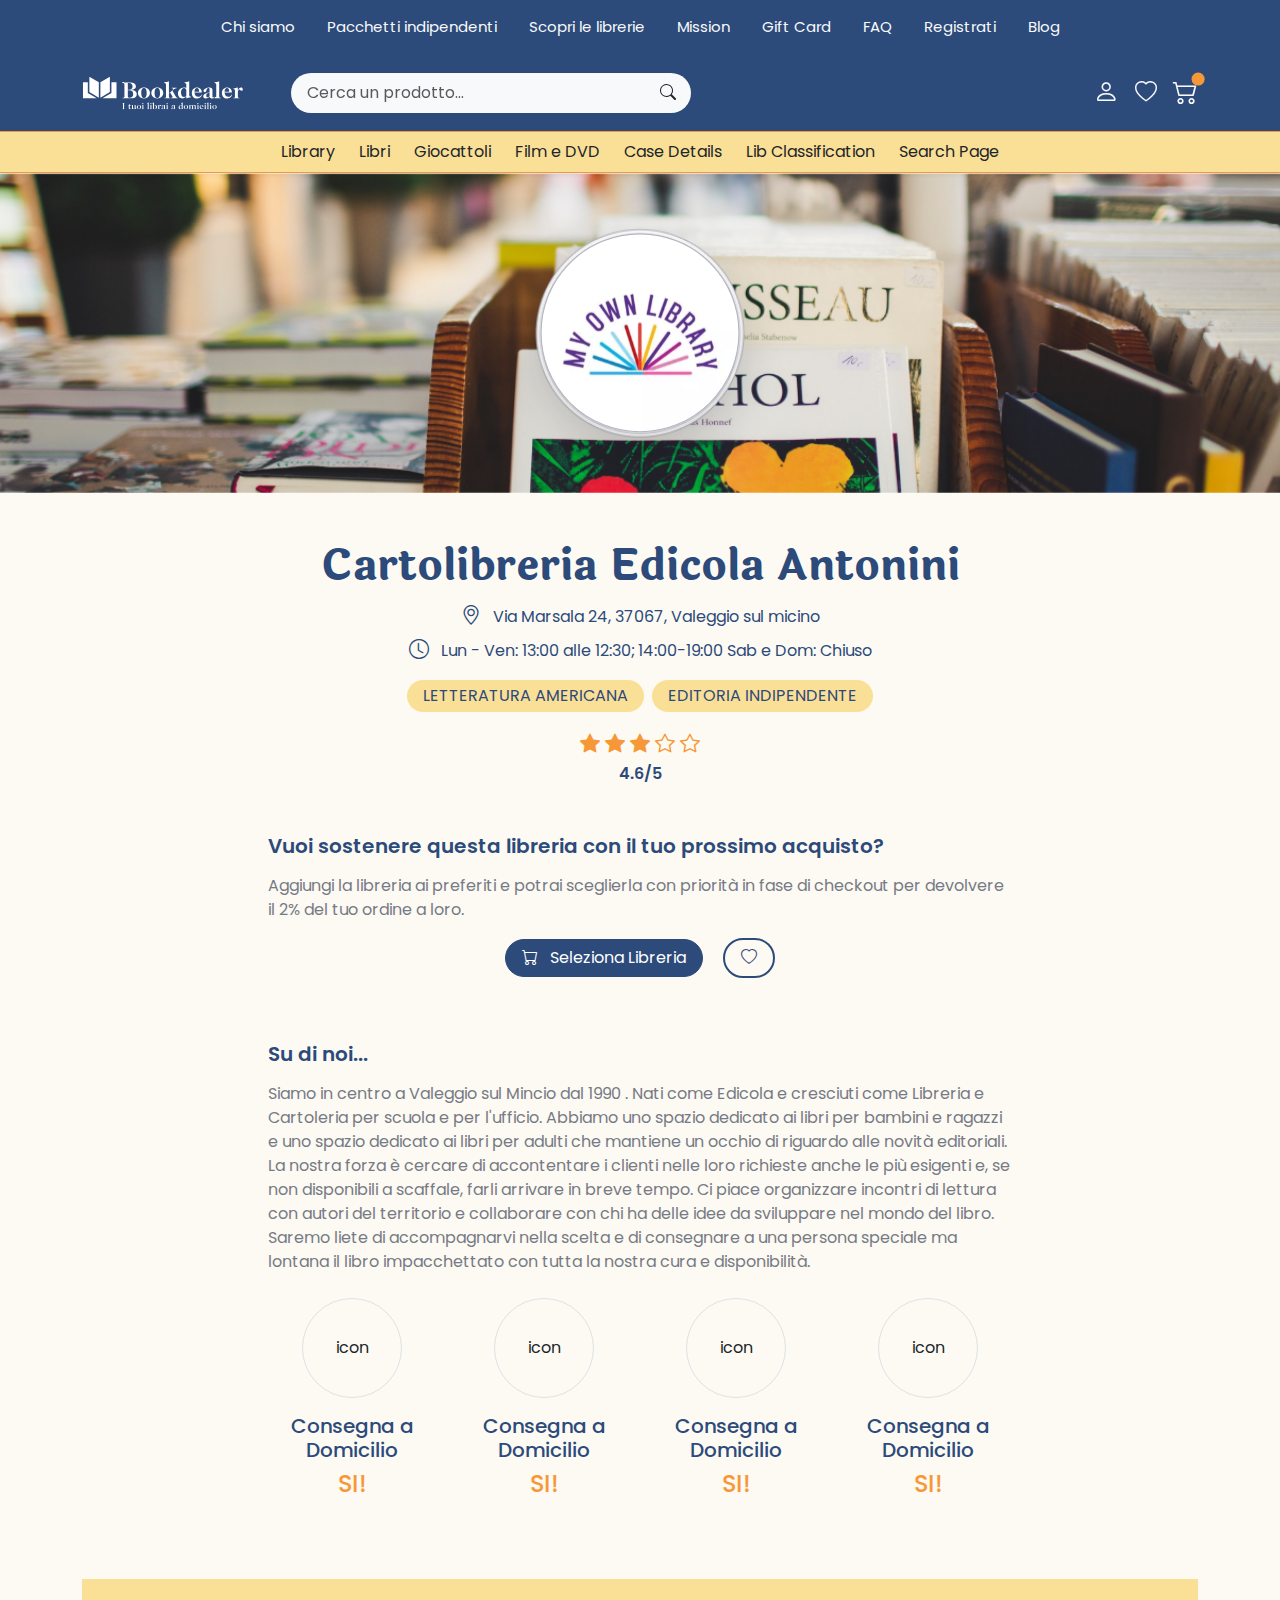
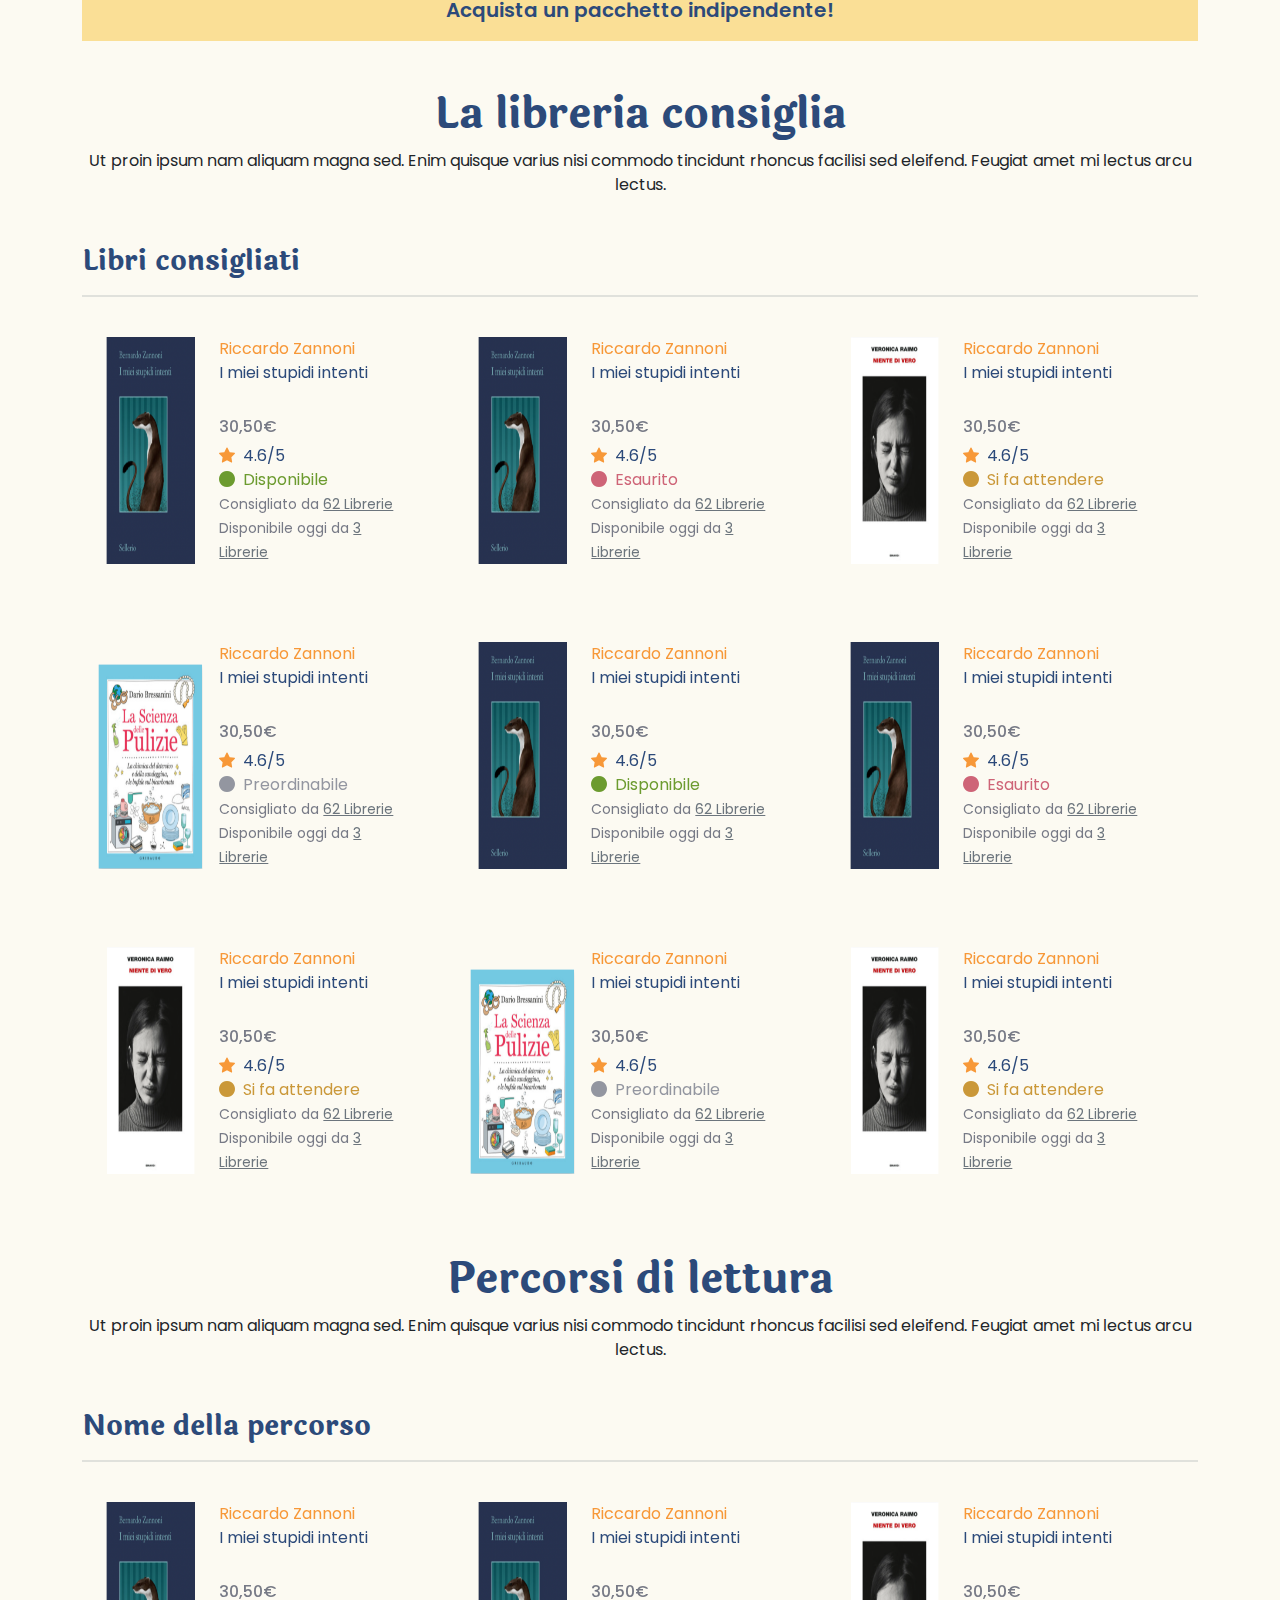
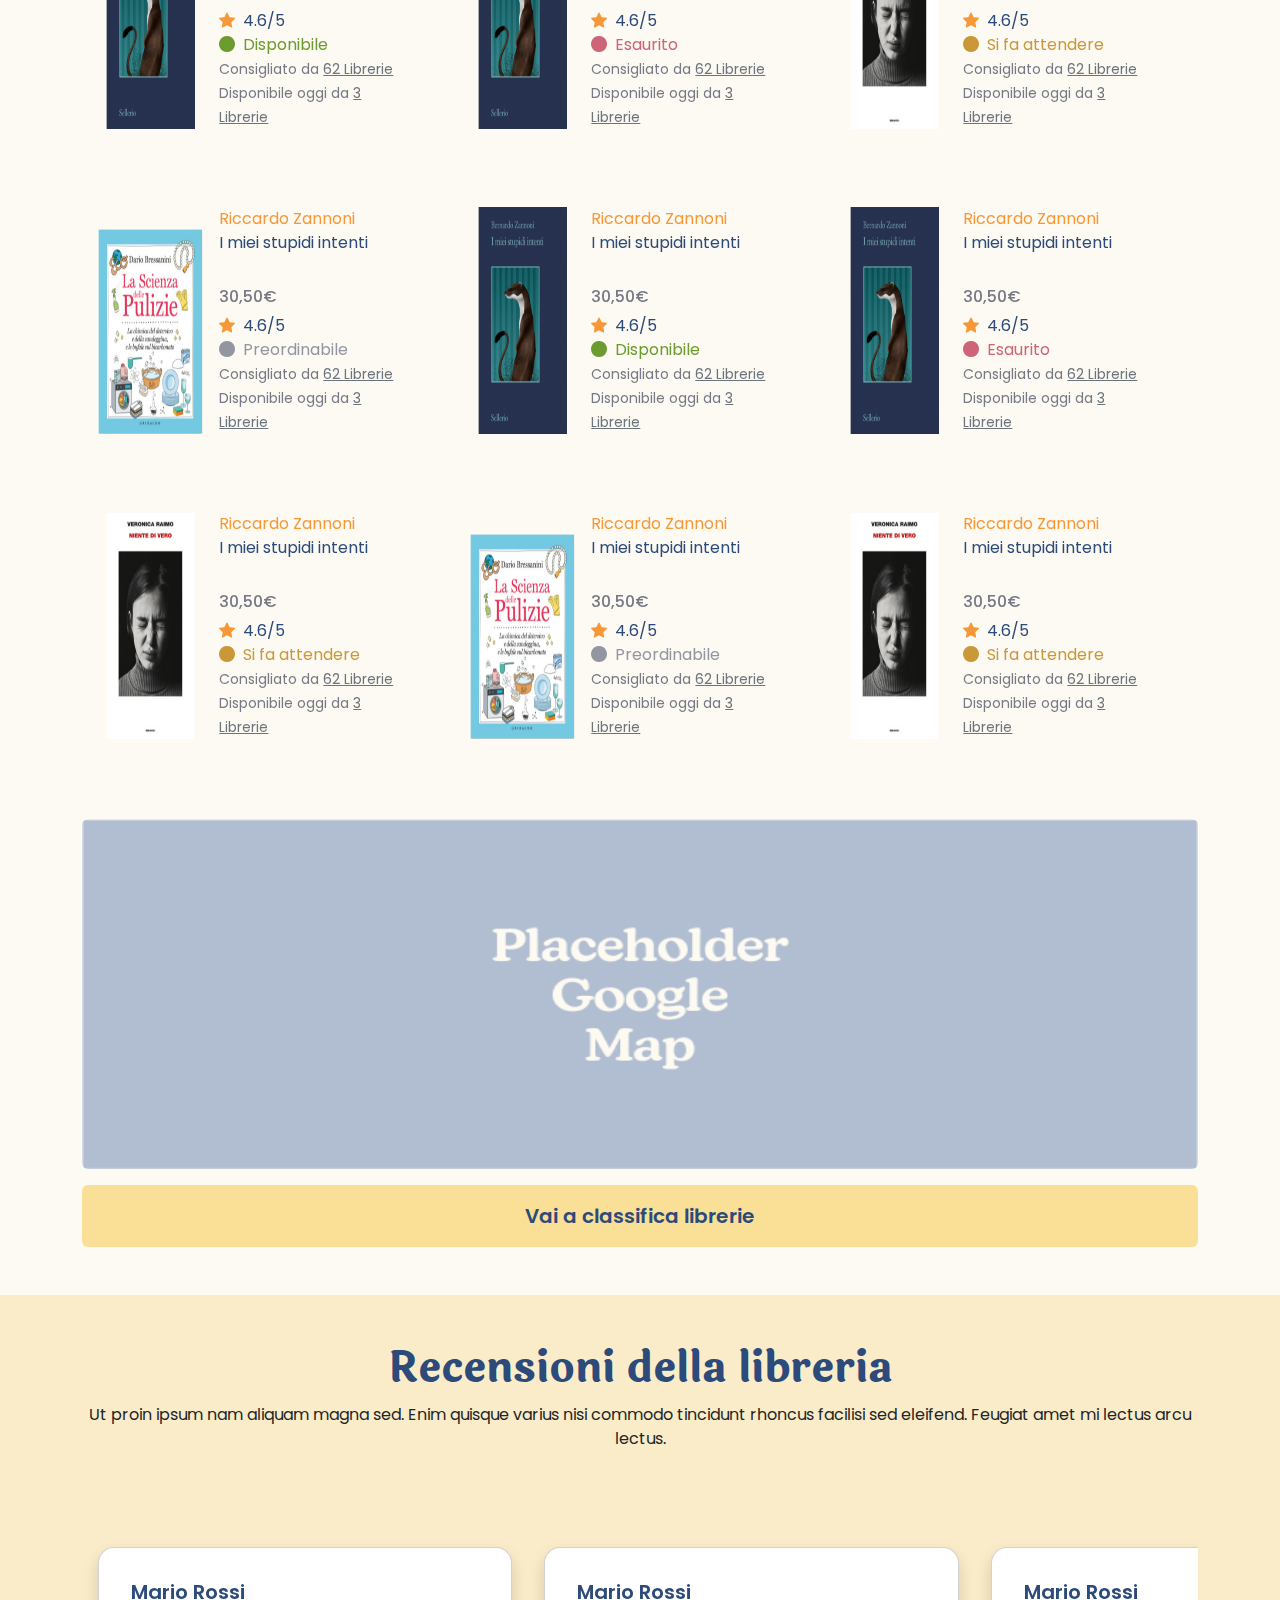
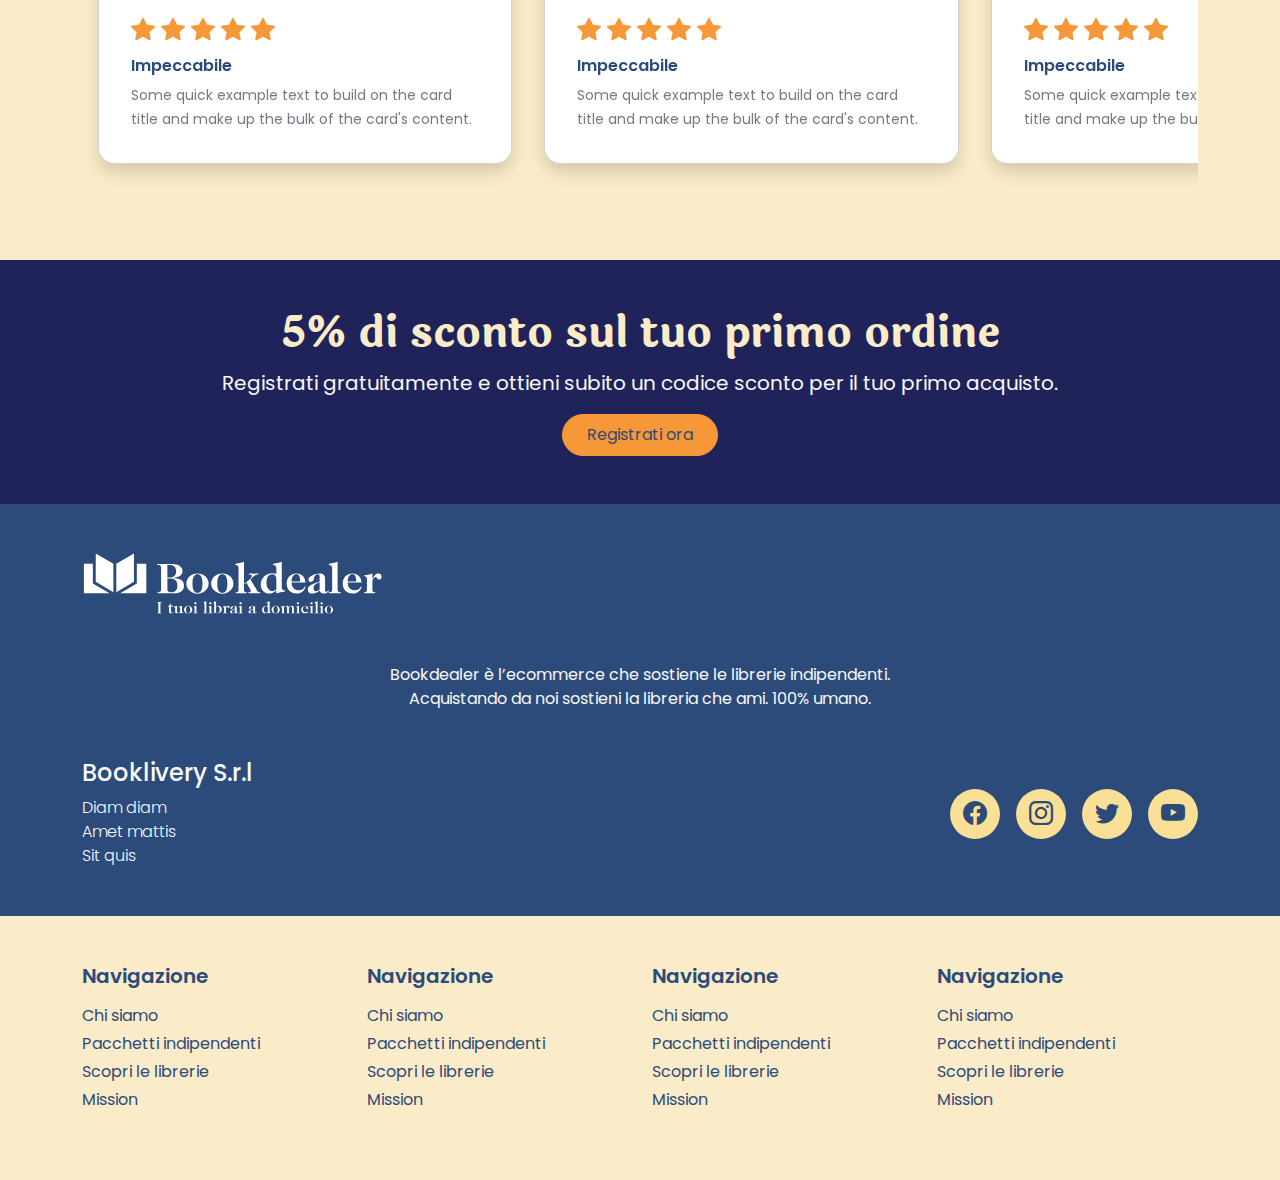
==== commit 24ac0f38: "editing" ====
--- a/pages/bookcase-details.html
+++ b/pages/bookcase-details.html
@@ -481,8 +481,8 @@
 
     <!--================= New Start  ===================-->
 
-    <div style="height: 350px">
-        <img src="../images/cover-lib.png" class="w-100 h-100" alt="cover">
+    <div class="hero-details d-flex align-items-center justify-content-center">
+        <img src="../images/libry.svg" class="rounded-circle shadow-lg" width="200" height="200" alt="lib">
     </div>
 
     <div class="container my-5">
--- a/css/style.css
+++ b/css/style.css
@@ -541,4 +541,19 @@
   .mySwiper2 .swiper-slide{
     width: 75%;
   }
+}
+
+
+.hero-details{
+  height: 320px;
+  background-image: url('../images/cover-lib.png');
+  background-position: center;
+  background-repeat: no-repeat;
+  background-size: cover;
+}
+.hero-details img{
+  transition: all .3s ease-in-out;
+}
+.hero-details:hover img{
+  scale: 1.1;
 }